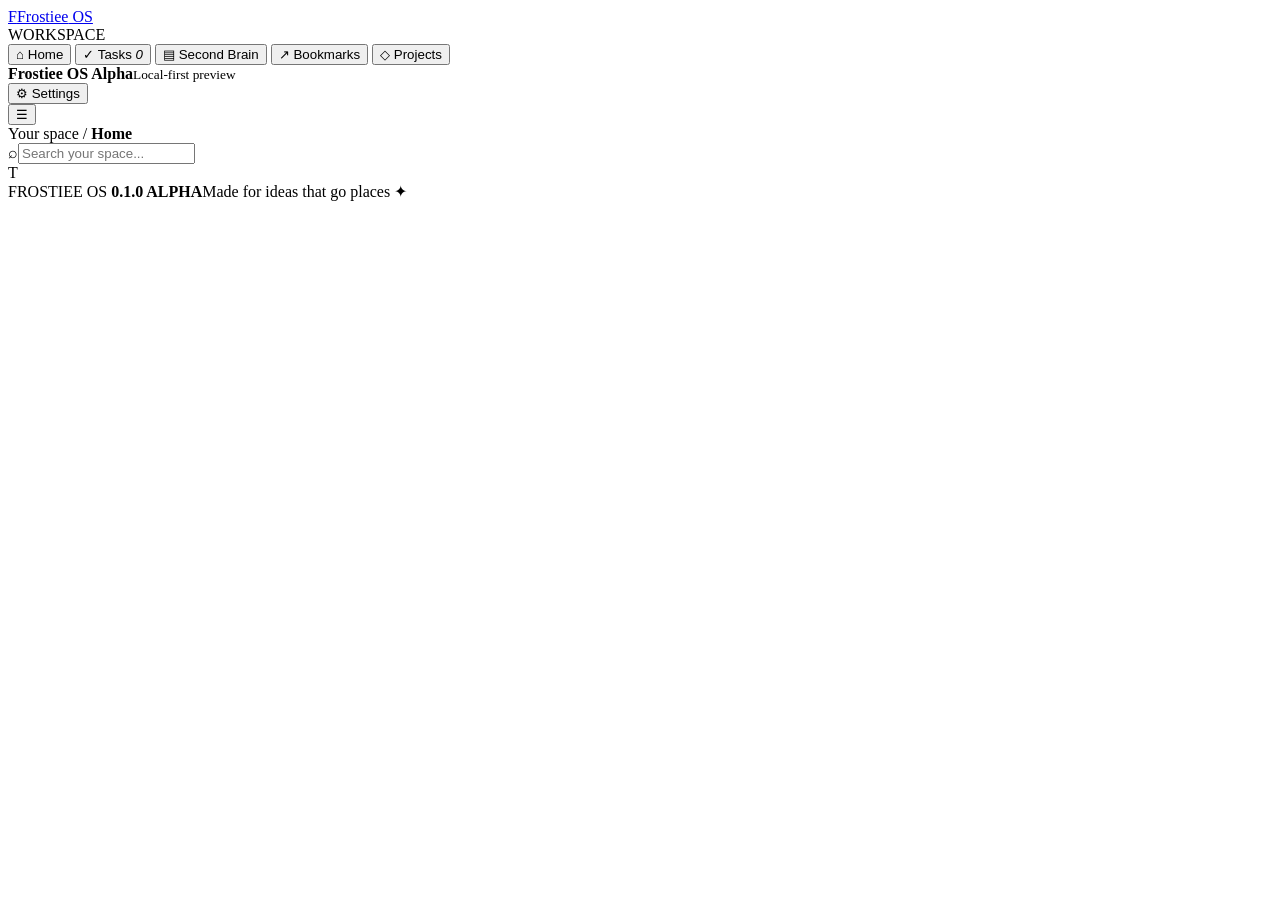
==== frostiee-os/index.html @ 051c8d2a "Add Frostiee OS alpha prototype" ====
<!doctype html>
<html lang="en">
<head>
  <meta charset="utf-8">
  <meta name="viewport" content="width=device-width,initial-scale=1">
  <meta name="theme-color" content="#101d3d">
  <meta name="description" content="Frostiee OS — your personal creative headquarters.">
  <link rel="manifest" href="manifest.webmanifest">
  <link rel="stylesheet" href="style.css">
  <title>Frostiee OS</title>
</head>
<body>
  <div class="app-shell">
    <aside class="sidebar" id="sidebar">
      <a class="brand" href="#" aria-label="Frostiee OS home"><span class="brand-mark">F</span><span>Frostiee<span class="brand-light"> OS</span></span></a>
      <div class="workspace-label">WORKSPACE</div>
      <nav class="nav" aria-label="Main navigation">
        <button class="nav-item active" data-view="home"><span>⌂</span> Home</button>
        <button class="nav-item" data-view="tasks"><span>✓</span> Tasks <i id="task-count">0</i></button>
        <button class="nav-item" data-view="notes"><span>▤</span> Second Brain</button>
        <button class="nav-item" data-view="bookmarks"><span>↗</span> Bookmarks</button>
        <button class="nav-item" data-view="projects"><span>◇</span> Projects</button>
      </nav>
      <div class="sidebar-bottom">
        <div class="mini-card"><span class="mini-orb"></span><div><b>Frostiee OS Alpha</b><small>Local-first preview</small></div></div>
        <button class="nav-item" data-view="settings"><span>⚙</span> Settings</button>
      </div>
    </aside>

    <main class="main">
      <header class="topbar">
        <button class="mobile-menu" id="mobile-menu" aria-label="Open navigation">☰</button>
        <div class="breadcrumb">Your space <span>/</span> <b id="crumb">Home</b></div>
        <div class="top-actions">
          <label class="search"><span>⌕</span><input id="global-search" type="search" placeholder="Search your space..." autocomplete="off"></label>
          <div class="avatar" title="Tymofii">T</div>
        </div>
      </header>
      <section class="content" id="content" aria-live="polite"></section>
      <footer class="footer"><span>FROSTIEE OS <b>0.1.0 ALPHA</b></span><span>Made for ideas that go places <span class="footer-star">✦</span></span></footer>
    </main>
  </div>
  <div class="toast" id="toast" role="status"></div>
  <script src="app.js"></script>
</body>
</html>
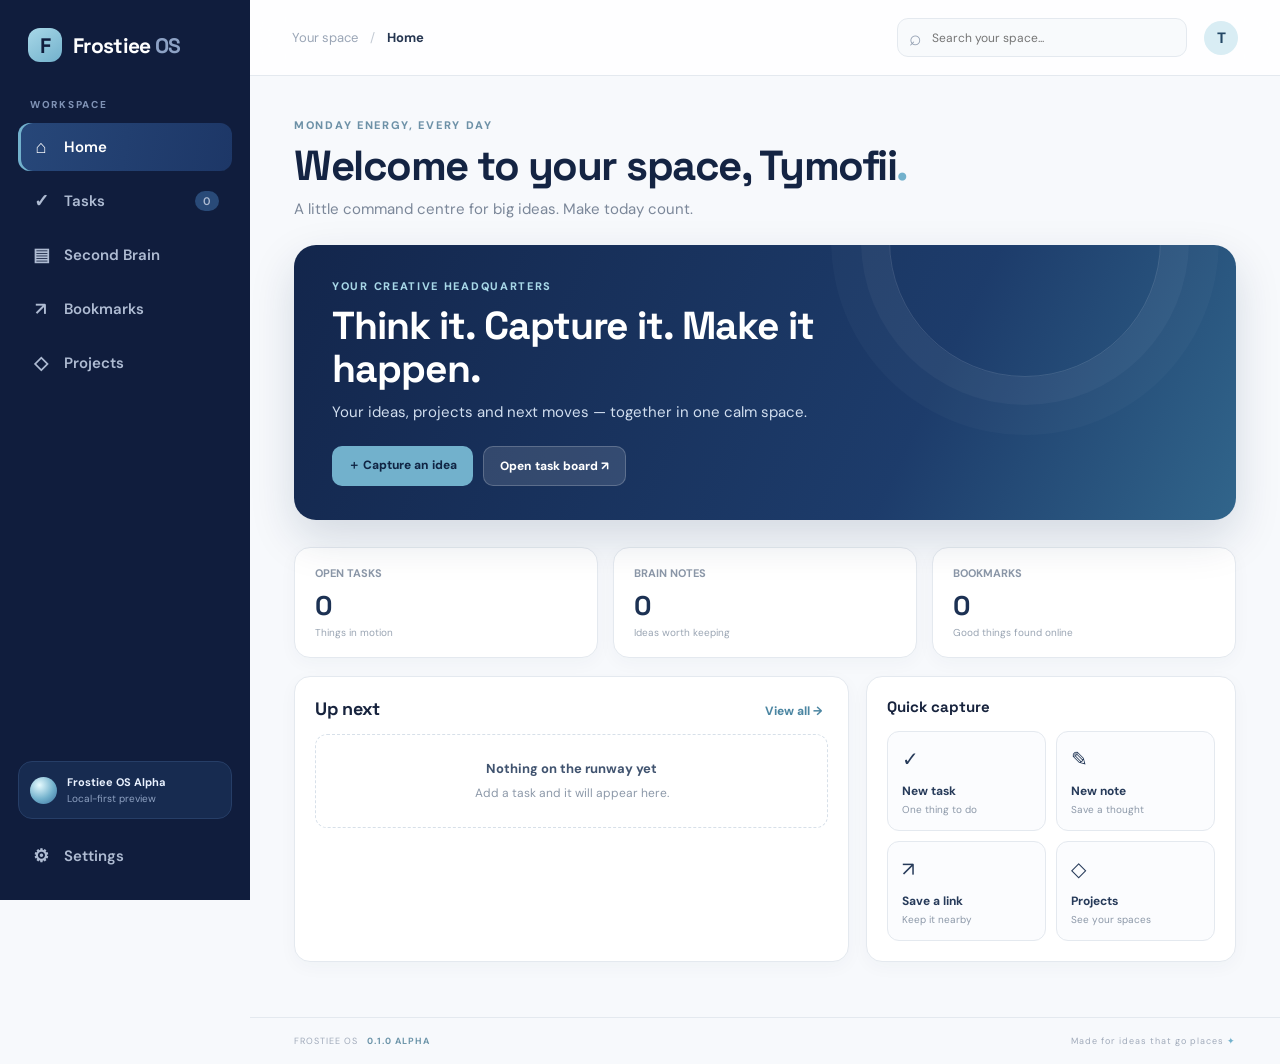
==== commit 81a6808c: "Make Frostiee OS styling load reliably in local preview" ====
--- a/frostiee-os/index.html
+++ b/frostiee-os/index.html
@@ -7,6 +7,14 @@
   <meta name="description" content="Frostiee OS — your personal creative headquarters.">
   <link rel="manifest" href="manifest.webmanifest">
   <link rel="stylesheet" href="style.css">
+  <style>
+@import url('https://fonts.googleapis.com/css2?family=DM+Sans:wght@400;500;600;700;800&family=Space+Grotesk:wght@500;600;700&display=swap');
+:root{--navy:#101d3d;--navy2:#172b56;--blue:#72b1cc;--blue2:#a8d8e8;--paper:#f1ede5;--white:#fff;--ink:#17233d;--muted:#78849a;--line:#e4e9ef;--soft:#f5f8fb;--green:#2c927a;--shadow:0 18px 50px rgba(22,42,77,.08)}
+*{box-sizing:border-box}body{margin:0;background:#f7f9fc;color:var(--ink);font:15px 'DM Sans',sans-serif}button,input,textarea{font:inherit}button{cursor:pointer}.app-shell{min-height:100vh;display:grid;grid-template-columns:250px minmax(0,1fr)}.sidebar{background:var(--navy);color:#eaf2ff;padding:28px 18px 20px;display:flex;flex-direction:column;min-height:100vh;position:sticky;top:0;height:100vh}.brand{display:flex;align-items:center;gap:11px;color:white;text-decoration:none;font:700 21px 'Space Grotesk',sans-serif;letter-spacing:-.7px;padding:0 10px 36px}.brand-mark{width:34px;height:34px;border-radius:12px;background:linear-gradient(145deg,var(--blue2),var(--blue));display:grid;place-items:center;color:var(--navy);font-weight:800}.brand-light{color:#8da2c5}.workspace-label{font-size:10px;letter-spacing:1.7px;font-weight:800;color:#7f92b5;padding:0 12px 12px}.nav{display:grid;gap:6px}.nav-item{border:0;background:transparent;color:#aebbd2;text-align:left;padding:12px 13px;border-radius:12px;display:flex;align-items:center;gap:13px;font-weight:600;transition:.18s}.nav-item span{font-size:18px;width:20px;text-align:center}.nav-item:hover{background:#1b315c;color:#fff}.nav-item.active{background:linear-gradient(100deg,#274779,#1d3767);color:#fff;box-shadow:inset 3px 0 var(--blue)}.nav-item i{font-style:normal;margin-left:auto;font-size:11px;background:#294a78;padding:3px 8px;border-radius:20px}.sidebar-bottom{margin-top:auto}.mini-card{display:flex;gap:10px;align-items:center;padding:13px 11px;background:#172b50;border:1px solid #263e67;border-radius:14px;margin-bottom:13px}.mini-card b,.mini-card small{display:block}.mini-card b{font-size:11px}.mini-card small{font-size:10px;color:#8fa2c2;margin-top:3px}.mini-orb{width:27px;height:27px;border-radius:50%;background:radial-gradient(circle at 35% 30%,#e6fbff,#72b1cc 55%,#386e9d)}.main{min-width:0;display:flex;flex-direction:column}.topbar{height:76px;padding:0 42px;border-bottom:1px solid var(--line);background:rgba(255,255,255,.82);display:flex;align-items:center;justify-content:space-between;position:sticky;top:0;z-index:5;backdrop-filter:blur(16px)}.breadcrumb{color:#9aa5b6;font-size:13px}.breadcrumb span{padding:0 9px;color:#c3cad4}.breadcrumb b{color:#263651}.top-actions{display:flex;align-items:center;gap:17px}.search{width:min(290px,32vw);height:39px;border:1px solid var(--line);background:#f8fafc;border-radius:11px;display:flex;align-items:center;padding:0 11px;gap:8px;color:#94a0b2}.search span{font-size:21px}.search input{border:0;outline:0;background:transparent;width:100%;font-size:12px;color:var(--ink)}.avatar{width:34px;height:34px;display:grid;place-items:center;border-radius:50%;background:#d9edf4;color:#234765;font-weight:800}.mobile-menu{display:none;border:0;background:transparent;font-size:22px;color:var(--navy)}.content{width:min(1220px,100%);margin:0 auto;padding:42px 44px 55px;flex:1}.eyebrow{font-size:11px;font-weight:800;letter-spacing:1.7px;color:#6d91a7;text-transform:uppercase}.page-title{font:700 clamp(29px,4vw,42px)/1.12 'Space Grotesk',sans-serif;letter-spacing:-1.5px;margin:10px 0 8px;color:#142443}.subtitle{color:#7b8799;margin:0;line-height:1.6}.hero{position:relative;overflow:hidden;background:linear-gradient(115deg,#13264c,#1d3c6b 66%,#31658b);border-radius:22px;padding:34px 38px;color:#fff;box-shadow:0 18px 45px rgba(16,39,77,.15);margin-bottom:27px}.hero:after{content:"";position:absolute;width:270px;height:270px;border:1px solid rgba(255,255,255,.13);border-radius:50%;right:8%;top:-140px;box-shadow:0 0 0 28px rgba(255,255,255,.035),0 0 0 58px rgba(255,255,255,.025)}.hero .eyebrow{color:#a8d8e8}.hero h1{font:700 clamp(27px,3.5vw,39px)/1.1 'Space Grotesk',sans-serif;letter-spacing:-1px;margin:12px 0 9px;max-width:620px}.hero p{color:#d1deef;margin:0;max-width:560px;line-height:1.6}.hero-actions{display:flex;gap:10px;margin-top:22px;position:relative;z-index:1}.btn{border:0;border-radius:10px;padding:11px 16px;background:var(--blue);color:#102544;font-weight:800;font-size:12px}.btn:hover{filter:brightness(1.06);transform:translateY(-1px)}.btn.secondary{background:rgba(255,255,255,.12);color:white;border:1px solid rgba(255,255,255,.2)}.section-head{display:flex;align-items:end;justify-content:space-between;margin:28px 0 14px}.section-head h2{font:700 18px 'Space Grotesk',sans-serif;margin:0;letter-spacing:-.3px}.text-btn{border:0;background:transparent;color:#4c86a2;font-weight:800;font-size:12px}.stats{display:grid;grid-template-columns:repeat(3,1fr);gap:15px}.stat,.panel,.item-card,.project-card{background:#fff;border:1px solid var(--line);border-radius:16px;box-shadow:0 5px 18px rgba(25,48,82,.035)}.stat{padding:18px 20px}.stat-label{color:#8b97a8;font-size:11px;font-weight:700}.stat-value{font:700 27px 'Space Grotesk',sans-serif;margin-top:8px;color:#1c3153}.stat-note{font-size:10px;color:#9aa5b3;margin-top:3px}.two-col{display:grid;grid-template-columns:1.2fr .8fr;gap:17px;margin-top:18px}.panel{padding:20px}.panel h3{font:700 15px 'Space Grotesk',sans-serif;margin:0 0 15px}.empty{border:1px dashed #d7e0e9;border-radius:12px;padding:24px;text-align:center;color:#8d99a9;font-size:12px;line-height:1.6}.empty strong{display:block;color:#40536f;font-size:13px;margin-bottom:4px}.task-list{display:grid;gap:8px}.task-row{display:flex;gap:10px;align-items:center;padding:10px 11px;border-radius:10px;background:#f8fafc}.task-row input{accent-color:#4e91b2;width:15px;height:15px}.task-row span{font-size:12px;flex:1}.task-row.done span{text-decoration:line-through;color:#9aa4b1}.task-tag{font-size:9px;color:#62859a;background:#eaf4f7;padding:4px 7px;border-radius:20px}.quick-grid{display:grid;grid-template-columns:repeat(2,1fr);gap:10px}.quick{border:1px solid var(--line);background:#fbfcfe;border-radius:12px;padding:14px;text-align:left;color:#263a59}.quick:hover{border-color:#a7d3e1;background:#f2f9fb}.quick span{display:block;font-size:20px;margin-bottom:8px}.quick b{font-size:12px}.quick small{display:block;color:#8c98a8;font-size:10px;margin-top:3px}.view-head{display:flex;justify-content:space-between;align-items:center;gap:15px;margin-bottom:24px}.view-head .btn{white-space:nowrap}.form-row{display:flex;gap:9px;margin:15px 0}.field{width:100%;border:1px solid #dce4ec;background:#fff;border-radius:10px;padding:12px 13px;outline:none;color:var(--ink);font-size:13px}.field:focus{border-color:#83bdd0;box-shadow:0 0 0 3px #72b1cc22}.note-grid,.bookmark-grid,.project-grid{display:grid;grid-template-columns:repeat(2,minmax(0,1fr));gap:13px}.item-card{padding:17px}.item-card h3{font:700 15px 'Space Grotesk',sans-serif;margin:0 0 8px}.item-card p{font-size:12px;color:#78869a;line-height:1.6;white-space:pre-wrap;margin:0 0 12px}.item-meta{display:flex;align-items:center;justify-content:space-between;color:#9aa5b3;font-size:10px}.delete{border:0;background:transparent;color:#a0aaba;font-size:11px}.delete:hover{color:#bd5963}.bookmark-url{color:#548aa5;font-size:11px;overflow-wrap:anywhere}.project-card{padding:18px;position:relative;overflow:hidden}.project-card:before{content:"";position:absolute;width:90px;height:90px;border-radius:50%;right:-30px;top:-30px;background:#e5f4f8}.project-icon{width:35px;height:35px;border-radius:11px;background:#eaf4f7;display:grid;place-items:center;color:#467d99;margin-bottom:14px}.project-card h3{font:700 15px 'Space Grotesk',sans-serif;margin:0 0 5px}.project-card p{font-size:11px;color:#8290a2;margin:0;line-height:1.5}.settings-card{max-width:700px}.notice{padding:15px 16px;border-radius:12px;background:#fff8e9;border:1px solid #f1dfb8;color:#80642d;font-size:12px;line-height:1.6;margin-top:17px}.notice strong{display:block;margin-bottom:4px}.footer{border-top:1px solid var(--line);padding:17px 44px;display:flex;justify-content:space-between;color:#a0aaba;font-size:9px;letter-spacing:1px}.footer b{color:#6c94a9;margin-left:6px}.footer-star{color:#72b1cc}.toast{position:fixed;bottom:24px;left:50%;transform:translate(-50%,20px);opacity:0;background:#14284d;color:#fff;padding:11px 16px;border-radius:10px;font-size:12px;box-shadow:var(--shadow);transition:.25s;pointer-events:none;z-index:20}.toast.show{opacity:1;transform:translate(-50%,0)}.empty-state{padding:40px 20px;text-align:center;color:#8c99aa}.empty-state b{display:block;color:#3c506e;margin-bottom:6px}
+@media(max-width:900px){.app-shell{grid-template-columns:215px 1fr}.content{padding:32px 25px}.topbar{padding:0 25px}.two-col{grid-template-columns:1fr}.footer{padding-inline:25px}}
+@media(max-width:650px){.app-shell{display:block}.sidebar{position:fixed;z-index:10;left:-270px;top:0;width:250px;transition:left .25s;box-shadow:20px 0 50px #08163044}.sidebar.open{left:0}.mobile-menu{display:block}.topbar{height:64px;padding:0 17px;gap:10px}.breadcrumb{font-size:11px;flex:1}.search{width:38px;border:0;background:transparent;padding:0}.search input{width:0;opacity:0}.search:focus-within{width:165px;border:1px solid var(--line);background:#f8fafc;padding:0 9px}.search:focus-within input{width:100%;opacity:1}.top-actions{gap:9px}.content{padding:25px 16px 38px}.hero{padding:26px 22px;border-radius:17px}.stats{gap:8px}.stat{padding:13px}.stat-value{font-size:22px}.stat-label{font-size:9px}.stat-note{font-size:9px}.note-grid,.bookmark-grid,.project-grid{grid-template-columns:1fr}.view-head{align-items:flex-start}.view-head .btn{padding:10px}.footer{padding:15px 16px;font-size:8px;gap:8px}.footer span:last-child{text-align:right}.form-row{flex-direction:column}.quick-grid{gap:8px}}
+
+  </style>
   <title>Frostiee OS</title>
 </head>
 <body>
--- a/frostiee-os/style.css
+++ b/frostiee-os/style.css
@@ -0,0 +1,5 @@
+@import url('https://fonts.googleapis.com/css2?family=DM+Sans:wght@400;500;600;700;800&family=Space+Grotesk:wght@500;600;700&display=swap');
+:root{--navy:#101d3d;--navy2:#172b56;--blue:#72b1cc;--blue2:#a8d8e8;--paper:#f1ede5;--white:#fff;--ink:#17233d;--muted:#78849a;--line:#e4e9ef;--soft:#f5f8fb;--green:#2c927a;--shadow:0 18px 50px rgba(22,42,77,.08)}
+*{box-sizing:border-box}body{margin:0;background:#f7f9fc;color:var(--ink);font:15px 'DM Sans',sans-serif}button,input,textarea{font:inherit}button{cursor:pointer}.app-shell{min-height:100vh;display:grid;grid-template-columns:250px minmax(0,1fr)}.sidebar{background:var(--navy);color:#eaf2ff;padding:28px 18px 20px;display:flex;flex-direction:column;min-height:100vh;position:sticky;top:0;height:100vh}.brand{display:flex;align-items:center;gap:11px;color:white;text-decoration:none;font:700 21px 'Space Grotesk',sans-serif;letter-spacing:-.7px;padding:0 10px 36px}.brand-mark{width:34px;height:34px;border-radius:12px;background:linear-gradient(145deg,var(--blue2),var(--blue));display:grid;place-items:center;color:var(--navy);font-weight:800}.brand-light{color:#8da2c5}.workspace-label{font-size:10px;letter-spacing:1.7px;font-weight:800;color:#7f92b5;padding:0 12px 12px}.nav{display:grid;gap:6px}.nav-item{border:0;background:transparent;color:#aebbd2;text-align:left;padding:12px 13px;border-radius:12px;display:flex;align-items:center;gap:13px;font-weight:600;transition:.18s}.nav-item span{font-size:18px;width:20px;text-align:center}.nav-item:hover{background:#1b315c;color:#fff}.nav-item.active{background:linear-gradient(100deg,#274779,#1d3767);color:#fff;box-shadow:inset 3px 0 var(--blue)}.nav-item i{font-style:normal;margin-left:auto;font-size:11px;background:#294a78;padding:3px 8px;border-radius:20px}.sidebar-bottom{margin-top:auto}.mini-card{display:flex;gap:10px;align-items:center;padding:13px 11px;background:#172b50;border:1px solid #263e67;border-radius:14px;margin-bottom:13px}.mini-card b,.mini-card small{display:block}.mini-card b{font-size:11px}.mini-card small{font-size:10px;color:#8fa2c2;margin-top:3px}.mini-orb{width:27px;height:27px;border-radius:50%;background:radial-gradient(circle at 35% 30%,#e6fbff,#72b1cc 55%,#386e9d)}.main{min-width:0;display:flex;flex-direction:column}.topbar{height:76px;padding:0 42px;border-bottom:1px solid var(--line);background:rgba(255,255,255,.82);display:flex;align-items:center;justify-content:space-between;position:sticky;top:0;z-index:5;backdrop-filter:blur(16px)}.breadcrumb{color:#9aa5b6;font-size:13px}.breadcrumb span{padding:0 9px;color:#c3cad4}.breadcrumb b{color:#263651}.top-actions{display:flex;align-items:center;gap:17px}.search{width:min(290px,32vw);height:39px;border:1px solid var(--line);background:#f8fafc;border-radius:11px;display:flex;align-items:center;padding:0 11px;gap:8px;color:#94a0b2}.search span{font-size:21px}.search input{border:0;outline:0;background:transparent;width:100%;font-size:12px;color:var(--ink)}.avatar{width:34px;height:34px;display:grid;place-items:center;border-radius:50%;background:#d9edf4;color:#234765;font-weight:800}.mobile-menu{display:none;border:0;background:transparent;font-size:22px;color:var(--navy)}.content{width:min(1220px,100%);margin:0 auto;padding:42px 44px 55px;flex:1}.eyebrow{font-size:11px;font-weight:800;letter-spacing:1.7px;color:#6d91a7;text-transform:uppercase}.page-title{font:700 clamp(29px,4vw,42px)/1.12 'Space Grotesk',sans-serif;letter-spacing:-1.5px;margin:10px 0 8px;color:#142443}.subtitle{color:#7b8799;margin:0;line-height:1.6}.hero{position:relative;overflow:hidden;background:linear-gradient(115deg,#13264c,#1d3c6b 66%,#31658b);border-radius:22px;padding:34px 38px;color:#fff;box-shadow:0 18px 45px rgba(16,39,77,.15);margin-bottom:27px}.hero:after{content:"";position:absolute;width:270px;height:270px;border:1px solid rgba(255,255,255,.13);border-radius:50%;right:8%;top:-140px;box-shadow:0 0 0 28px rgba(255,255,255,.035),0 0 0 58px rgba(255,255,255,.025)}.hero .eyebrow{color:#a8d8e8}.hero h1{font:700 clamp(27px,3.5vw,39px)/1.1 'Space Grotesk',sans-serif;letter-spacing:-1px;margin:12px 0 9px;max-width:620px}.hero p{color:#d1deef;margin:0;max-width:560px;line-height:1.6}.hero-actions{display:flex;gap:10px;margin-top:22px;position:relative;z-index:1}.btn{border:0;border-radius:10px;padding:11px 16px;background:var(--blue);color:#102544;font-weight:800;font-size:12px}.btn:hover{filter:brightness(1.06);transform:translateY(-1px)}.btn.secondary{background:rgba(255,255,255,.12);color:white;border:1px solid rgba(255,255,255,.2)}.section-head{display:flex;align-items:end;justify-content:space-between;margin:28px 0 14px}.section-head h2{font:700 18px 'Space Grotesk',sans-serif;margin:0;letter-spacing:-.3px}.text-btn{border:0;background:transparent;color:#4c86a2;font-weight:800;font-size:12px}.stats{display:grid;grid-template-columns:repeat(3,1fr);gap:15px}.stat,.panel,.item-card,.project-card{background:#fff;border:1px solid var(--line);border-radius:16px;box-shadow:0 5px 18px rgba(25,48,82,.035)}.stat{padding:18px 20px}.stat-label{color:#8b97a8;font-size:11px;font-weight:700}.stat-value{font:700 27px 'Space Grotesk',sans-serif;margin-top:8px;color:#1c3153}.stat-note{font-size:10px;color:#9aa5b3;margin-top:3px}.two-col{display:grid;grid-template-columns:1.2fr .8fr;gap:17px;margin-top:18px}.panel{padding:20px}.panel h3{font:700 15px 'Space Grotesk',sans-serif;margin:0 0 15px}.empty{border:1px dashed #d7e0e9;border-radius:12px;padding:24px;text-align:center;color:#8d99a9;font-size:12px;line-height:1.6}.empty strong{display:block;color:#40536f;font-size:13px;margin-bottom:4px}.task-list{display:grid;gap:8px}.task-row{display:flex;gap:10px;align-items:center;padding:10px 11px;border-radius:10px;background:#f8fafc}.task-row input{accent-color:#4e91b2;width:15px;height:15px}.task-row span{font-size:12px;flex:1}.task-row.done span{text-decoration:line-through;color:#9aa4b1}.task-tag{font-size:9px;color:#62859a;background:#eaf4f7;padding:4px 7px;border-radius:20px}.quick-grid{display:grid;grid-template-columns:repeat(2,1fr);gap:10px}.quick{border:1px solid var(--line);background:#fbfcfe;border-radius:12px;padding:14px;text-align:left;color:#263a59}.quick:hover{border-color:#a7d3e1;background:#f2f9fb}.quick span{display:block;font-size:20px;margin-bottom:8px}.quick b{font-size:12px}.quick small{display:block;color:#8c98a8;font-size:10px;margin-top:3px}.view-head{display:flex;justify-content:space-between;align-items:center;gap:15px;margin-bottom:24px}.view-head .btn{white-space:nowrap}.form-row{display:flex;gap:9px;margin:15px 0}.field{width:100%;border:1px solid #dce4ec;background:#fff;border-radius:10px;padding:12px 13px;outline:none;color:var(--ink);font-size:13px}.field:focus{border-color:#83bdd0;box-shadow:0 0 0 3px #72b1cc22}.note-grid,.bookmark-grid,.project-grid{display:grid;grid-template-columns:repeat(2,minmax(0,1fr));gap:13px}.item-card{padding:17px}.item-card h3{font:700 15px 'Space Grotesk',sans-serif;margin:0 0 8px}.item-card p{font-size:12px;color:#78869a;line-height:1.6;white-space:pre-wrap;margin:0 0 12px}.item-meta{display:flex;align-items:center;justify-content:space-between;color:#9aa5b3;font-size:10px}.delete{border:0;background:transparent;color:#a0aaba;font-size:11px}.delete:hover{color:#bd5963}.bookmark-url{color:#548aa5;font-size:11px;overflow-wrap:anywhere}.project-card{padding:18px;position:relative;overflow:hidden}.project-card:before{content:"";position:absolute;width:90px;height:90px;border-radius:50%;right:-30px;top:-30px;background:#e5f4f8}.project-icon{width:35px;height:35px;border-radius:11px;background:#eaf4f7;display:grid;place-items:center;color:#467d99;margin-bottom:14px}.project-card h3{font:700 15px 'Space Grotesk',sans-serif;margin:0 0 5px}.project-card p{font-size:11px;color:#8290a2;margin:0;line-height:1.5}.settings-card{max-width:700px}.notice{padding:15px 16px;border-radius:12px;background:#fff8e9;border:1px solid #f1dfb8;color:#80642d;font-size:12px;line-height:1.6;margin-top:17px}.notice strong{display:block;margin-bottom:4px}.footer{border-top:1px solid var(--line);padding:17px 44px;display:flex;justify-content:space-between;color:#a0aaba;font-size:9px;letter-spacing:1px}.footer b{color:#6c94a9;margin-left:6px}.footer-star{color:#72b1cc}.toast{position:fixed;bottom:24px;left:50%;transform:translate(-50%,20px);opacity:0;background:#14284d;color:#fff;padding:11px 16px;border-radius:10px;font-size:12px;box-shadow:var(--shadow);transition:.25s;pointer-events:none;z-index:20}.toast.show{opacity:1;transform:translate(-50%,0)}.empty-state{padding:40px 20px;text-align:center;color:#8c99aa}.empty-state b{display:block;color:#3c506e;margin-bottom:6px}
+@media(max-width:900px){.app-shell{grid-template-columns:215px 1fr}.content{padding:32px 25px}.topbar{padding:0 25px}.two-col{grid-template-columns:1fr}.footer{padding-inline:25px}}
+@media(max-width:650px){.app-shell{display:block}.sidebar{position:fixed;z-index:10;left:-270px;top:0;width:250px;transition:left .25s;box-shadow:20px 0 50px #08163044}.sidebar.open{left:0}.mobile-menu{display:block}.topbar{height:64px;padding:0 17px;gap:10px}.breadcrumb{font-size:11px;flex:1}.search{width:38px;border:0;background:transparent;padding:0}.search input{width:0;opacity:0}.search:focus-within{width:165px;border:1px solid var(--line);background:#f8fafc;padding:0 9px}.search:focus-within input{width:100%;opacity:1}.top-actions{gap:9px}.content{padding:25px 16px 38px}.hero{padding:26px 22px;border-radius:17px}.stats{gap:8px}.stat{padding:13px}.stat-value{font-size:22px}.stat-label{font-size:9px}.stat-note{font-size:9px}.note-grid,.bookmark-grid,.project-grid{grid-template-columns:1fr}.view-head{align-items:flex-start}.view-head .btn{padding:10px}.footer{padding:15px 16px;font-size:8px;gap:8px}.footer span:last-child{text-align:right}.form-row{flex-direction:column}.quick-grid{gap:8px}}
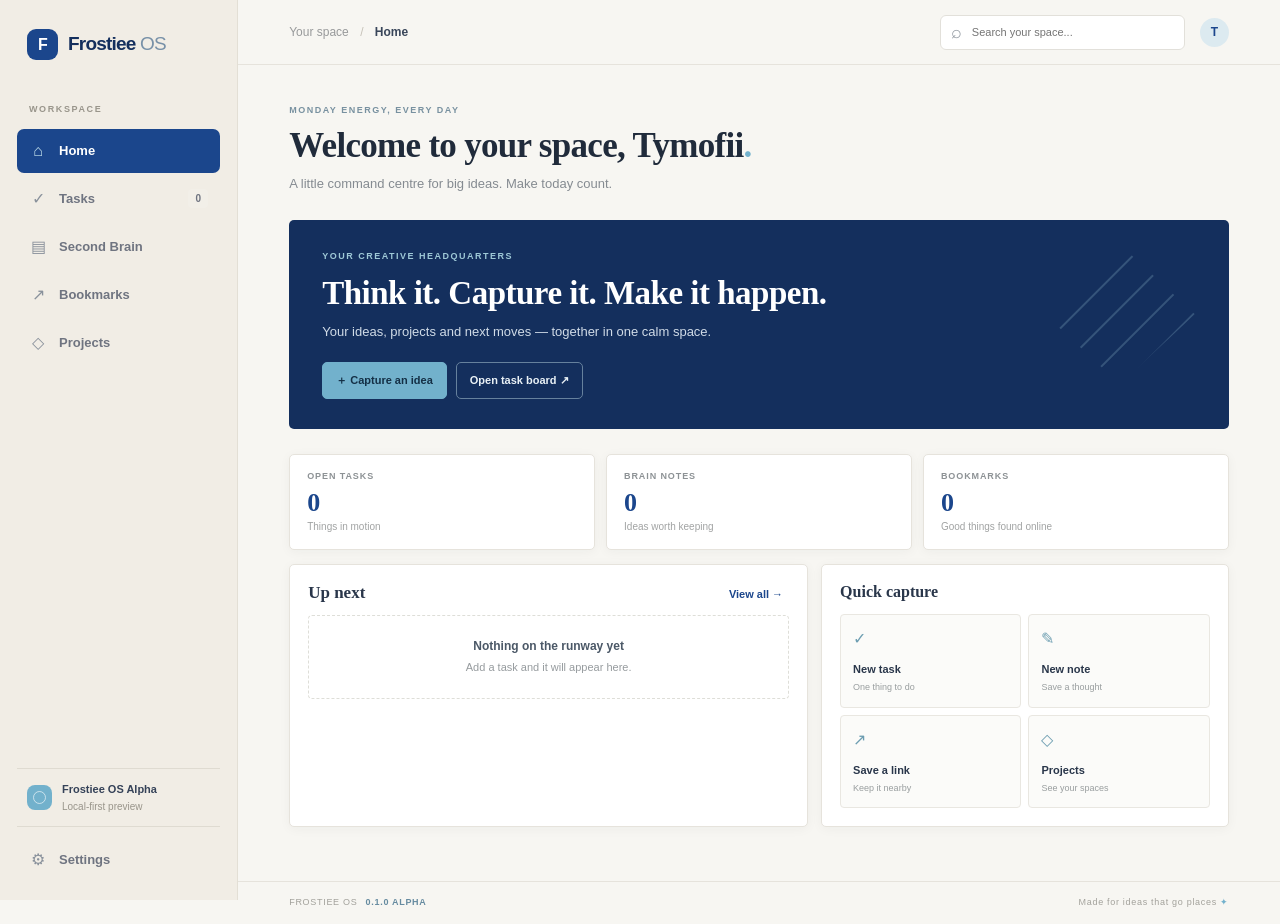
==== commit b73359ef: "Embed the refreshed Frostiee OS styling for reliable preview" ====
--- a/frostiee-os/index.html
+++ b/frostiee-os/index.html
@@ -8,11 +8,107 @@
   <link rel="manifest" href="manifest.webmanifest">
   <link rel="stylesheet" href="style.css">
   <style>
-@import url('https://fonts.googleapis.com/css2?family=DM+Sans:wght@400;500;600;700;800&family=Space+Grotesk:wght@500;600;700&display=swap');
-:root{--navy:#101d3d;--navy2:#172b56;--blue:#72b1cc;--blue2:#a8d8e8;--paper:#f1ede5;--white:#fff;--ink:#17233d;--muted:#78849a;--line:#e4e9ef;--soft:#f5f8fb;--green:#2c927a;--shadow:0 18px 50px rgba(22,42,77,.08)}
-*{box-sizing:border-box}body{margin:0;background:#f7f9fc;color:var(--ink);font:15px 'DM Sans',sans-serif}button,input,textarea{font:inherit}button{cursor:pointer}.app-shell{min-height:100vh;display:grid;grid-template-columns:250px minmax(0,1fr)}.sidebar{background:var(--navy);color:#eaf2ff;padding:28px 18px 20px;display:flex;flex-direction:column;min-height:100vh;position:sticky;top:0;height:100vh}.brand{display:flex;align-items:center;gap:11px;color:white;text-decoration:none;font:700 21px 'Space Grotesk',sans-serif;letter-spacing:-.7px;padding:0 10px 36px}.brand-mark{width:34px;height:34px;border-radius:12px;background:linear-gradient(145deg,var(--blue2),var(--blue));display:grid;place-items:center;color:var(--navy);font-weight:800}.brand-light{color:#8da2c5}.workspace-label{font-size:10px;letter-spacing:1.7px;font-weight:800;color:#7f92b5;padding:0 12px 12px}.nav{display:grid;gap:6px}.nav-item{border:0;background:transparent;color:#aebbd2;text-align:left;padding:12px 13px;border-radius:12px;display:flex;align-items:center;gap:13px;font-weight:600;transition:.18s}.nav-item span{font-size:18px;width:20px;text-align:center}.nav-item:hover{background:#1b315c;color:#fff}.nav-item.active{background:linear-gradient(100deg,#274779,#1d3767);color:#fff;box-shadow:inset 3px 0 var(--blue)}.nav-item i{font-style:normal;margin-left:auto;font-size:11px;background:#294a78;padding:3px 8px;border-radius:20px}.sidebar-bottom{margin-top:auto}.mini-card{display:flex;gap:10px;align-items:center;padding:13px 11px;background:#172b50;border:1px solid #263e67;border-radius:14px;margin-bottom:13px}.mini-card b,.mini-card small{display:block}.mini-card b{font-size:11px}.mini-card small{font-size:10px;color:#8fa2c2;margin-top:3px}.mini-orb{width:27px;height:27px;border-radius:50%;background:radial-gradient(circle at 35% 30%,#e6fbff,#72b1cc 55%,#386e9d)}.main{min-width:0;display:flex;flex-direction:column}.topbar{height:76px;padding:0 42px;border-bottom:1px solid var(--line);background:rgba(255,255,255,.82);display:flex;align-items:center;justify-content:space-between;position:sticky;top:0;z-index:5;backdrop-filter:blur(16px)}.breadcrumb{color:#9aa5b6;font-size:13px}.breadcrumb span{padding:0 9px;color:#c3cad4}.breadcrumb b{color:#263651}.top-actions{display:flex;align-items:center;gap:17px}.search{width:min(290px,32vw);height:39px;border:1px solid var(--line);background:#f8fafc;border-radius:11px;display:flex;align-items:center;padding:0 11px;gap:8px;color:#94a0b2}.search span{font-size:21px}.search input{border:0;outline:0;background:transparent;width:100%;font-size:12px;color:var(--ink)}.avatar{width:34px;height:34px;display:grid;place-items:center;border-radius:50%;background:#d9edf4;color:#234765;font-weight:800}.mobile-menu{display:none;border:0;background:transparent;font-size:22px;color:var(--navy)}.content{width:min(1220px,100%);margin:0 auto;padding:42px 44px 55px;flex:1}.eyebrow{font-size:11px;font-weight:800;letter-spacing:1.7px;color:#6d91a7;text-transform:uppercase}.page-title{font:700 clamp(29px,4vw,42px)/1.12 'Space Grotesk',sans-serif;letter-spacing:-1.5px;margin:10px 0 8px;color:#142443}.subtitle{color:#7b8799;margin:0;line-height:1.6}.hero{position:relative;overflow:hidden;background:linear-gradient(115deg,#13264c,#1d3c6b 66%,#31658b);border-radius:22px;padding:34px 38px;color:#fff;box-shadow:0 18px 45px rgba(16,39,77,.15);margin-bottom:27px}.hero:after{content:"";position:absolute;width:270px;height:270px;border:1px solid rgba(255,255,255,.13);border-radius:50%;right:8%;top:-140px;box-shadow:0 0 0 28px rgba(255,255,255,.035),0 0 0 58px rgba(255,255,255,.025)}.hero .eyebrow{color:#a8d8e8}.hero h1{font:700 clamp(27px,3.5vw,39px)/1.1 'Space Grotesk',sans-serif;letter-spacing:-1px;margin:12px 0 9px;max-width:620px}.hero p{color:#d1deef;margin:0;max-width:560px;line-height:1.6}.hero-actions{display:flex;gap:10px;margin-top:22px;position:relative;z-index:1}.btn{border:0;border-radius:10px;padding:11px 16px;background:var(--blue);color:#102544;font-weight:800;font-size:12px}.btn:hover{filter:brightness(1.06);transform:translateY(-1px)}.btn.secondary{background:rgba(255,255,255,.12);color:white;border:1px solid rgba(255,255,255,.2)}.section-head{display:flex;align-items:end;justify-content:space-between;margin:28px 0 14px}.section-head h2{font:700 18px 'Space Grotesk',sans-serif;margin:0;letter-spacing:-.3px}.text-btn{border:0;background:transparent;color:#4c86a2;font-weight:800;font-size:12px}.stats{display:grid;grid-template-columns:repeat(3,1fr);gap:15px}.stat,.panel,.item-card,.project-card{background:#fff;border:1px solid var(--line);border-radius:16px;box-shadow:0 5px 18px rgba(25,48,82,.035)}.stat{padding:18px 20px}.stat-label{color:#8b97a8;font-size:11px;font-weight:700}.stat-value{font:700 27px 'Space Grotesk',sans-serif;margin-top:8px;color:#1c3153}.stat-note{font-size:10px;color:#9aa5b3;margin-top:3px}.two-col{display:grid;grid-template-columns:1.2fr .8fr;gap:17px;margin-top:18px}.panel{padding:20px}.panel h3{font:700 15px 'Space Grotesk',sans-serif;margin:0 0 15px}.empty{border:1px dashed #d7e0e9;border-radius:12px;padding:24px;text-align:center;color:#8d99a9;font-size:12px;line-height:1.6}.empty strong{display:block;color:#40536f;font-size:13px;margin-bottom:4px}.task-list{display:grid;gap:8px}.task-row{display:flex;gap:10px;align-items:center;padding:10px 11px;border-radius:10px;background:#f8fafc}.task-row input{accent-color:#4e91b2;width:15px;height:15px}.task-row span{font-size:12px;flex:1}.task-row.done span{text-decoration:line-through;color:#9aa4b1}.task-tag{font-size:9px;color:#62859a;background:#eaf4f7;padding:4px 7px;border-radius:20px}.quick-grid{display:grid;grid-template-columns:repeat(2,1fr);gap:10px}.quick{border:1px solid var(--line);background:#fbfcfe;border-radius:12px;padding:14px;text-align:left;color:#263a59}.quick:hover{border-color:#a7d3e1;background:#f2f9fb}.quick span{display:block;font-size:20px;margin-bottom:8px}.quick b{font-size:12px}.quick small{display:block;color:#8c98a8;font-size:10px;margin-top:3px}.view-head{display:flex;justify-content:space-between;align-items:center;gap:15px;margin-bottom:24px}.view-head .btn{white-space:nowrap}.form-row{display:flex;gap:9px;margin:15px 0}.field{width:100%;border:1px solid #dce4ec;background:#fff;border-radius:10px;padding:12px 13px;outline:none;color:var(--ink);font-size:13px}.field:focus{border-color:#83bdd0;box-shadow:0 0 0 3px #72b1cc22}.note-grid,.bookmark-grid,.project-grid{display:grid;grid-template-columns:repeat(2,minmax(0,1fr));gap:13px}.item-card{padding:17px}.item-card h3{font:700 15px 'Space Grotesk',sans-serif;margin:0 0 8px}.item-card p{font-size:12px;color:#78869a;line-height:1.6;white-space:pre-wrap;margin:0 0 12px}.item-meta{display:flex;align-items:center;justify-content:space-between;color:#9aa5b3;font-size:10px}.delete{border:0;background:transparent;color:#a0aaba;font-size:11px}.delete:hover{color:#bd5963}.bookmark-url{color:#548aa5;font-size:11px;overflow-wrap:anywhere}.project-card{padding:18px;position:relative;overflow:hidden}.project-card:before{content:"";position:absolute;width:90px;height:90px;border-radius:50%;right:-30px;top:-30px;background:#e5f4f8}.project-icon{width:35px;height:35px;border-radius:11px;background:#eaf4f7;display:grid;place-items:center;color:#467d99;margin-bottom:14px}.project-card h3{font:700 15px 'Space Grotesk',sans-serif;margin:0 0 5px}.project-card p{font-size:11px;color:#8290a2;margin:0;line-height:1.5}.settings-card{max-width:700px}.notice{padding:15px 16px;border-radius:12px;background:#fff8e9;border:1px solid #f1dfb8;color:#80642d;font-size:12px;line-height:1.6;margin-top:17px}.notice strong{display:block;margin-bottom:4px}.footer{border-top:1px solid var(--line);padding:17px 44px;display:flex;justify-content:space-between;color:#a0aaba;font-size:9px;letter-spacing:1px}.footer b{color:#6c94a9;margin-left:6px}.footer-star{color:#72b1cc}.toast{position:fixed;bottom:24px;left:50%;transform:translate(-50%,20px);opacity:0;background:#14284d;color:#fff;padding:11px 16px;border-radius:10px;font-size:12px;box-shadow:var(--shadow);transition:.25s;pointer-events:none;z-index:20}.toast.show{opacity:1;transform:translate(-50%,0)}.empty-state{padding:40px 20px;text-align:center;color:#8c99aa}.empty-state b{display:block;color:#3c506e;margin-bottom:6px}
-@media(max-width:900px){.app-shell{grid-template-columns:215px 1fr}.content{padding:32px 25px}.topbar{padding:0 25px}.two-col{grid-template-columns:1fr}.footer{padding-inline:25px}}
-@media(max-width:650px){.app-shell{display:block}.sidebar{position:fixed;z-index:10;left:-270px;top:0;width:250px;transition:left .25s;box-shadow:20px 0 50px #08163044}.sidebar.open{left:0}.mobile-menu{display:block}.topbar{height:64px;padding:0 17px;gap:10px}.breadcrumb{font-size:11px;flex:1}.search{width:38px;border:0;background:transparent;padding:0}.search input{width:0;opacity:0}.search:focus-within{width:165px;border:1px solid var(--line);background:#f8fafc;padding:0 9px}.search:focus-within input{width:100%;opacity:1}.top-actions{gap:9px}.content{padding:25px 16px 38px}.hero{padding:26px 22px;border-radius:17px}.stats{gap:8px}.stat{padding:13px}.stat-value{font-size:22px}.stat-label{font-size:9px}.stat-note{font-size:9px}.note-grid,.bookmark-grid,.project-grid{grid-template-columns:1fr}.view-head{align-items:flex-start}.view-head .btn{padding:10px}.footer{padding:15px 16px;font-size:8px;gap:8px}.footer span:last-child{text-align:right}.form-row{flex-direction:column}.quick-grid{gap:8px}}
+:root{
+ --navy:#1b468c;--navy-deep:#142f5d;--blue:#72b1cc;--blue-pale:#e6f1f4;
+ --paper:#f1ede5;--canvas:#f7f6f2;--white:#fff;--ink:#202b3b;
+ --muted:#7c8490;--line:#e6e3dc;--soft:#efeee9;--green:#527b68;
+ --shadow:0 2px 12px rgba(26,39,57,.045);
+}
+*{box-sizing:border-box}
+html{background:var(--canvas)}
+body{margin:0;background:var(--canvas);color:var(--ink);font:14px/1.5 -apple-system,BlinkMacSystemFont,"Segoe UI",sans-serif;-webkit-font-smoothing:antialiased}
+button,input,textarea{font:inherit}button{cursor:pointer}
+.app-shell{min-height:100vh;display:grid;grid-template-columns:238px minmax(0,1fr)}
+.sidebar{background:var(--paper);border-right:1px solid #e3dfd5;color:var(--ink);padding:27px 17px 18px;display:flex;flex-direction:column;min-height:100vh;position:sticky;top:0;height:100vh}
+.brand{display:flex;align-items:center;gap:10px;color:var(--navy-deep);text-decoration:none;font-size:19px;font-weight:750;letter-spacing:-.8px;padding:2px 10px 43px}
+.brand-mark{width:31px;height:31px;border-radius:9px;background:var(--navy);display:grid;place-items:center;color:white;font-size:16px;font-weight:750}
+.brand-light{color:#7891a8;font-weight:500}
+.workspace-label{font-size:9px;letter-spacing:1.6px;font-weight:750;color:#99958b;padding:0 12px 12px}
+.nav{display:grid;gap:4px}
+.nav-item{border:0;background:transparent;color:#6f7480;text-align:left;padding:10px 12px;border-radius:7px;display:flex;align-items:center;gap:12px;font-size:13px;font-weight:550;transition:background .15s,color .15s}
+.nav-item span{font-size:16px;width:18px;text-align:center;color:#89919b}
+.nav-item:hover{background:#e8e4da;color:var(--navy-deep)}
+.nav-item.active{background:var(--navy);color:#fff;box-shadow:none}
+.nav-item.active span{color:#c8e5ee}
+.nav-item i{font-style:normal;margin-left:auto;font-size:10px;background:#ffffff20;padding:2px 7px;border-radius:4px}
+.sidebar-bottom{margin-top:auto}
+.mini-card{display:flex;gap:10px;align-items:center;padding:12px 10px;border-top:1px solid #dfdbd1;border-bottom:1px solid #dfdbd1;margin-bottom:11px}
+.mini-card b,.mini-card small{display:block}
+.mini-card b{font-size:11px;font-weight:650;color:#354258}
+.mini-card small{font-size:10px;color:#99958b;margin-top:2px}
+.mini-orb{width:25px;height:25px;border-radius:8px;background:var(--blue);position:relative}
+.mini-orb:after{content:"";position:absolute;inset:6px;border:1px solid #fff9;border-radius:50%}
+.main{min-width:0;display:flex;flex-direction:column}
+.topbar{height:65px;padding:0 clamp(22px,4vw,58px);border-bottom:1px solid var(--line);background:rgba(247,246,242,.94);display:flex;align-items:center;justify-content:space-between;position:sticky;top:0;z-index:5}
+.breadcrumb{color:#989a9b;font-size:12px}.breadcrumb span{padding:0 8px;color:#c6c2b9}.breadcrumb b{color:#39465a;font-weight:600}
+.top-actions{display:flex;align-items:center;gap:15px}
+.search{width:245px;height:35px;border:1px solid #e2e0da;background:#fff;border-radius:6px;display:flex;align-items:center;padding:0 10px;gap:8px;color:#9299a1}
+.search span{font-size:18px}.search input{border:0;outline:0;background:transparent;width:100%;font-size:11px;color:var(--ink)}
+.avatar{width:29px;height:29px;display:grid;place-items:center;border-radius:50%;background:#dceaf0;color:var(--navy);font-size:12px;font-weight:700}
+.mobile-menu{display:none;border:0;background:transparent;font-size:21px;color:var(--navy)}
+.content{width:min(1160px,100%);margin:0 auto;padding:39px clamp(22px,4vw,58px) 54px;flex:1}
+.eyebrow{font-size:9px;font-weight:750;letter-spacing:1.5px;color:#7891a0;text-transform:uppercase}
+.page-title{font:650 clamp(27px,3vw,35px)/1.15 Georgia,"Times New Roman",serif;letter-spacing:-.7px;margin:8px 0 7px;color:#202b3b}
+.subtitle{color:#858b91;margin:0;line-height:1.65;font-size:13px}
+.hero{position:relative;overflow:hidden;background:var(--navy-deep);border-radius:5px;padding:30px 33px;color:#fff;box-shadow:none;margin:26px 0 25px;min-height:190px}
+.hero:after{content:"";position:absolute;right:34px;top:24px;width:150px;height:140px;opacity:.22;background:repeating-linear-gradient(135deg,transparent 0 13px,#a9d6e2 14px 15px,transparent 16px 28px);clip-path:polygon(50% 0,100% 50%,50% 100%,0 50%)}
+.hero .eyebrow{color:#9fc9d7}
+.hero h1{font:600 clamp(24px,3vw,33px)/1.12 Georgia,"Times New Roman",serif;letter-spacing:-.5px;margin:11px 0 9px;max-width:590px}
+.hero p{color:#d0dbe7;margin:0;max-width:500px;line-height:1.65;font-size:13px}
+.hero-actions{display:flex;gap:9px;margin-top:20px;position:relative;z-index:1}
+.btn{border:1px solid var(--blue);border-radius:5px;padding:9px 13px;background:var(--blue);color:#142f45;font-weight:700;font-size:11px}
+.btn:hover{background:#91c5d8;border-color:#91c5d8}
+.btn.secondary{background:transparent;color:#e9f1f6;border-color:#66819d}
+.section-head{display:flex;align-items:end;justify-content:space-between;margin:25px 0 12px}
+.section-head h2{font:600 17px Georgia,"Times New Roman",serif;margin:0;color:#29364a}
+.text-btn{border:0;background:transparent;color:var(--navy);font-weight:650;font-size:11px}
+.stats{display:grid;grid-template-columns:repeat(3,1fr);gap:11px}
+.stat,.panel,.item-card,.project-card{background:#fff;border:1px solid var(--line);border-radius:5px;box-shadow:var(--shadow)}
+.stat{padding:15px 17px;min-height:94px}
+.stat-label{color:#8d9295;font-size:9px;font-weight:750;letter-spacing:.9px}
+.stat-value{font:600 26px Georgia,"Times New Roman",serif;margin-top:5px;color:var(--navy)}
+.stat-note{font-size:10px;color:#a1a3a3;margin-top:1px}
+.two-col{display:grid;grid-template-columns:1.12fr .88fr;gap:13px;margin-top:14px}
+.panel{padding:18px}
+.panel h3{font:600 16px Georgia,"Times New Roman",serif;margin:0 0 13px;color:#29364a}
+.empty{border:1px dashed #deded8;border-radius:4px;padding:21px;text-align:center;color:#969b9e;font-size:11px;line-height:1.6}
+.empty strong{display:block;color:#4b5867;font-size:12px;font-weight:650;margin-bottom:3px}
+.task-list{display:grid;gap:5px}
+.task-row{display:flex;gap:9px;align-items:center;padding:9px 10px;border-radius:4px;background:#f8f8f5}
+.task-row input{accent-color:var(--navy);width:14px;height:14px}
+.task-row span{font-size:11px;flex:1}.task-row.done span{text-decoration:line-through;color:#9aa1a5}
+.task-tag{font-size:9px;color:#66889a;background:#edf4f5;padding:3px 6px;border-radius:3px}
+.quick-grid{display:grid;grid-template-columns:repeat(2,1fr);gap:7px}
+.quick{border:1px solid #e9e7e1;background:#fbfbf9;border-radius:4px;padding:12px;text-align:left;color:#29364a}
+.quick:hover{border-color:#a9cbd6;background:#f3f8f8}
+.quick span{display:block;font-size:16px;color:#6c9db1;margin-bottom:7px}
+.quick b{font-size:11px;font-weight:650}.quick small{display:block;color:#999e9f;font-size:9px;margin-top:2px}
+.view-head{display:flex;justify-content:space-between;align-items:center;gap:15px;margin-bottom:22px}
+.view-head .btn{white-space:nowrap}
+.form-row{display:flex;gap:8px;margin:13px 0}
+.field{width:100%;border:1px solid #e2e1db;background:#fff;border-radius:4px;padding:10px 11px;outline:none;color:var(--ink);font-size:12px}
+.field:focus{border-color:#8bb9c8;box-shadow:0 0 0 2px #72b1cc20}
+.note-grid,.bookmark-grid,.project-grid{display:grid;grid-template-columns:repeat(2,minmax(0,1fr));gap:10px}
+.item-card{padding:15px}
+.item-card h3{font:600 15px Georgia,"Times New Roman",serif;margin:0 0 7px;color:#29364a}
+.item-card p{font-size:11px;color:#7f8992;line-height:1.65;white-space:pre-wrap;margin:0 0 11px}
+.item-meta{display:flex;align-items:center;justify-content:space-between;color:#a0a4a5;font-size:9px}
+.delete{border:0;background:transparent;color:#999f9f;font-size:10px}.delete:hover{color:#a44f56}
+.bookmark-url{color:#56859a;font-size:10px;overflow-wrap:anywhere}
+.project-card{padding:17px;position:relative;overflow:hidden}
+.project-card:before{content:"";position:absolute;width:52px;height:2px;left:17px;top:0;background:var(--blue)}
+.project-icon{width:30px;height:30px;border-radius:5px;background:#edf4f5;display:grid;place-items:center;color:#467d99;margin-bottom:12px}
+.project-card h3{font:600 15px Georgia,"Times New Roman",serif;margin:0 0 5px}
+.project-card p{font-size:10px;color:#858e96;margin:0;line-height:1.6}
+.settings-card{max-width:700px}
+.notice{padding:13px 14px;border-radius:4px;background:#f8f5ec;border:1px solid #e9e1cf;color:#78694a;font-size:11px;line-height:1.65;margin-top:15px}
+.notice strong{display:block;margin-bottom:3px}
+.footer{border-top:1px solid var(--line);padding:14px clamp(22px,4vw,58px);display:flex;justify-content:space-between;color:#a2a19b;font-size:9px;letter-spacing:.7px}
+.footer b{color:#668ba0;margin-left:5px}.footer-star{color:var(--blue)}
+.toast{position:fixed;bottom:22px;left:50%;transform:translate(-50%,15px);opacity:0;background:#203c62;color:#fff;padding:10px 14px;border-radius:4px;font-size:11px;box-shadow:var(--shadow);transition:.2s;pointer-events:none;z-index:20}
+.toast.show{opacity:1;transform:translate(-50%,0)}.empty-state{padding:35px 18px;text-align:center;color:#8c99aa}.empty-state b{display:block;color:#3c506e;margin-bottom:6px}
+@media(max-width:900px){.app-shell{grid-template-columns:210px 1fr}.content{padding:30px 24px}.topbar{padding:0 24px}.two-col{grid-template-columns:1fr}}
+@media(max-width:650px){.app-shell{display:block}.sidebar{position:fixed;z-index:10;left:-270px;top:0;width:250px;transition:left .22s;box-shadow:12px 0 35px #08163022}.sidebar.open{left:0}.mobile-menu{display:block}.topbar{height:59px;padding:0 15px;gap:9px}.breadcrumb{font-size:10px;flex:1}.search{width:34px;border:0;background:transparent;padding:0}.search input{width:0;opacity:0}.search:focus-within{width:155px;border:1px solid var(--line);background:#fff;padding:0 8px}.search:focus-within input{width:100%;opacity:1}.top-actions{gap:8px}.content{padding:24px 15px 35px}.hero{padding:23px 19px;min-height:0}.hero:after{right:-20px;opacity:.12}.stats{gap:6px}.stat{padding:11px;min-height:82px}.stat-value{font-size:22px}.stat-label{font-size:8px}.stat-note{font-size:8px}.note-grid,.bookmark-grid,.project-grid{grid-template-columns:1fr}.view-head{align-items:flex-start}.view-head .btn{padding:9px}.footer{padding:13px 15px;font-size:8px;gap:8px}.footer span:last-child{text-align:right}.form-row{flex-direction:column}.quick-grid{gap:7px}}
 
   </style>
   <title>Frostiee OS</title>
--- a/frostiee-os/style.css
+++ b/frostiee-os/style.css
@@ -1,5 +1,101 @@
-@import url('https://fonts.googleapis.com/css2?family=DM+Sans:wght@400;500;600;700;800&family=Space+Grotesk:wght@500;600;700&display=swap');
-:root{--navy:#101d3d;--navy2:#172b56;--blue:#72b1cc;--blue2:#a8d8e8;--paper:#f1ede5;--white:#fff;--ink:#17233d;--muted:#78849a;--line:#e4e9ef;--soft:#f5f8fb;--green:#2c927a;--shadow:0 18px 50px rgba(22,42,77,.08)}
-*{box-sizing:border-box}body{margin:0;background:#f7f9fc;color:var(--ink);font:15px 'DM Sans',sans-serif}button,input,textarea{font:inherit}button{cursor:pointer}.app-shell{min-height:100vh;display:grid;grid-template-columns:250px minmax(0,1fr)}.sidebar{background:var(--navy);color:#eaf2ff;padding:28px 18px 20px;display:flex;flex-direction:column;min-height:100vh;position:sticky;top:0;height:100vh}.brand{display:flex;align-items:center;gap:11px;color:white;text-decoration:none;font:700 21px 'Space Grotesk',sans-serif;letter-spacing:-.7px;padding:0 10px 36px}.brand-mark{width:34px;height:34px;border-radius:12px;background:linear-gradient(145deg,var(--blue2),var(--blue));display:grid;place-items:center;color:var(--navy);font-weight:800}.brand-light{color:#8da2c5}.workspace-label{font-size:10px;letter-spacing:1.7px;font-weight:800;color:#7f92b5;padding:0 12px 12px}.nav{display:grid;gap:6px}.nav-item{border:0;background:transparent;color:#aebbd2;text-align:left;padding:12px 13px;border-radius:12px;display:flex;align-items:center;gap:13px;font-weight:600;transition:.18s}.nav-item span{font-size:18px;width:20px;text-align:center}.nav-item:hover{background:#1b315c;color:#fff}.nav-item.active{background:linear-gradient(100deg,#274779,#1d3767);color:#fff;box-shadow:inset 3px 0 var(--blue)}.nav-item i{font-style:normal;margin-left:auto;font-size:11px;background:#294a78;padding:3px 8px;border-radius:20px}.sidebar-bottom{margin-top:auto}.mini-card{display:flex;gap:10px;align-items:center;padding:13px 11px;background:#172b50;border:1px solid #263e67;border-radius:14px;margin-bottom:13px}.mini-card b,.mini-card small{display:block}.mini-card b{font-size:11px}.mini-card small{font-size:10px;color:#8fa2c2;margin-top:3px}.mini-orb{width:27px;height:27px;border-radius:50%;background:radial-gradient(circle at 35% 30%,#e6fbff,#72b1cc 55%,#386e9d)}.main{min-width:0;display:flex;flex-direction:column}.topbar{height:76px;padding:0 42px;border-bottom:1px solid var(--line);background:rgba(255,255,255,.82);display:flex;align-items:center;justify-content:space-between;position:sticky;top:0;z-index:5;backdrop-filter:blur(16px)}.breadcrumb{color:#9aa5b6;font-size:13px}.breadcrumb span{padding:0 9px;color:#c3cad4}.breadcrumb b{color:#263651}.top-actions{display:flex;align-items:center;gap:17px}.search{width:min(290px,32vw);height:39px;border:1px solid var(--line);background:#f8fafc;border-radius:11px;display:flex;align-items:center;padding:0 11px;gap:8px;color:#94a0b2}.search span{font-size:21px}.search input{border:0;outline:0;background:transparent;width:100%;font-size:12px;color:var(--ink)}.avatar{width:34px;height:34px;display:grid;place-items:center;border-radius:50%;background:#d9edf4;color:#234765;font-weight:800}.mobile-menu{display:none;border:0;background:transparent;font-size:22px;color:var(--navy)}.content{width:min(1220px,100%);margin:0 auto;padding:42px 44px 55px;flex:1}.eyebrow{font-size:11px;font-weight:800;letter-spacing:1.7px;color:#6d91a7;text-transform:uppercase}.page-title{font:700 clamp(29px,4vw,42px)/1.12 'Space Grotesk',sans-serif;letter-spacing:-1.5px;margin:10px 0 8px;color:#142443}.subtitle{color:#7b8799;margin:0;line-height:1.6}.hero{position:relative;overflow:hidden;background:linear-gradient(115deg,#13264c,#1d3c6b 66%,#31658b);border-radius:22px;padding:34px 38px;color:#fff;box-shadow:0 18px 45px rgba(16,39,77,.15);margin-bottom:27px}.hero:after{content:"";position:absolute;width:270px;height:270px;border:1px solid rgba(255,255,255,.13);border-radius:50%;right:8%;top:-140px;box-shadow:0 0 0 28px rgba(255,255,255,.035),0 0 0 58px rgba(255,255,255,.025)}.hero .eyebrow{color:#a8d8e8}.hero h1{font:700 clamp(27px,3.5vw,39px)/1.1 'Space Grotesk',sans-serif;letter-spacing:-1px;margin:12px 0 9px;max-width:620px}.hero p{color:#d1deef;margin:0;max-width:560px;line-height:1.6}.hero-actions{display:flex;gap:10px;margin-top:22px;position:relative;z-index:1}.btn{border:0;border-radius:10px;padding:11px 16px;background:var(--blue);color:#102544;font-weight:800;font-size:12px}.btn:hover{filter:brightness(1.06);transform:translateY(-1px)}.btn.secondary{background:rgba(255,255,255,.12);color:white;border:1px solid rgba(255,255,255,.2)}.section-head{display:flex;align-items:end;justify-content:space-between;margin:28px 0 14px}.section-head h2{font:700 18px 'Space Grotesk',sans-serif;margin:0;letter-spacing:-.3px}.text-btn{border:0;background:transparent;color:#4c86a2;font-weight:800;font-size:12px}.stats{display:grid;grid-template-columns:repeat(3,1fr);gap:15px}.stat,.panel,.item-card,.project-card{background:#fff;border:1px solid var(--line);border-radius:16px;box-shadow:0 5px 18px rgba(25,48,82,.035)}.stat{padding:18px 20px}.stat-label{color:#8b97a8;font-size:11px;font-weight:700}.stat-value{font:700 27px 'Space Grotesk',sans-serif;margin-top:8px;color:#1c3153}.stat-note{font-size:10px;color:#9aa5b3;margin-top:3px}.two-col{display:grid;grid-template-columns:1.2fr .8fr;gap:17px;margin-top:18px}.panel{padding:20px}.panel h3{font:700 15px 'Space Grotesk',sans-serif;margin:0 0 15px}.empty{border:1px dashed #d7e0e9;border-radius:12px;padding:24px;text-align:center;color:#8d99a9;font-size:12px;line-height:1.6}.empty strong{display:block;color:#40536f;font-size:13px;margin-bottom:4px}.task-list{display:grid;gap:8px}.task-row{display:flex;gap:10px;align-items:center;padding:10px 11px;border-radius:10px;background:#f8fafc}.task-row input{accent-color:#4e91b2;width:15px;height:15px}.task-row span{font-size:12px;flex:1}.task-row.done span{text-decoration:line-through;color:#9aa4b1}.task-tag{font-size:9px;color:#62859a;background:#eaf4f7;padding:4px 7px;border-radius:20px}.quick-grid{display:grid;grid-template-columns:repeat(2,1fr);gap:10px}.quick{border:1px solid var(--line);background:#fbfcfe;border-radius:12px;padding:14px;text-align:left;color:#263a59}.quick:hover{border-color:#a7d3e1;background:#f2f9fb}.quick span{display:block;font-size:20px;margin-bottom:8px}.quick b{font-size:12px}.quick small{display:block;color:#8c98a8;font-size:10px;margin-top:3px}.view-head{display:flex;justify-content:space-between;align-items:center;gap:15px;margin-bottom:24px}.view-head .btn{white-space:nowrap}.form-row{display:flex;gap:9px;margin:15px 0}.field{width:100%;border:1px solid #dce4ec;background:#fff;border-radius:10px;padding:12px 13px;outline:none;color:var(--ink);font-size:13px}.field:focus{border-color:#83bdd0;box-shadow:0 0 0 3px #72b1cc22}.note-grid,.bookmark-grid,.project-grid{display:grid;grid-template-columns:repeat(2,minmax(0,1fr));gap:13px}.item-card{padding:17px}.item-card h3{font:700 15px 'Space Grotesk',sans-serif;margin:0 0 8px}.item-card p{font-size:12px;color:#78869a;line-height:1.6;white-space:pre-wrap;margin:0 0 12px}.item-meta{display:flex;align-items:center;justify-content:space-between;color:#9aa5b3;font-size:10px}.delete{border:0;background:transparent;color:#a0aaba;font-size:11px}.delete:hover{color:#bd5963}.bookmark-url{color:#548aa5;font-size:11px;overflow-wrap:anywhere}.project-card{padding:18px;position:relative;overflow:hidden}.project-card:before{content:"";position:absolute;width:90px;height:90px;border-radius:50%;right:-30px;top:-30px;background:#e5f4f8}.project-icon{width:35px;height:35px;border-radius:11px;background:#eaf4f7;display:grid;place-items:center;color:#467d99;margin-bottom:14px}.project-card h3{font:700 15px 'Space Grotesk',sans-serif;margin:0 0 5px}.project-card p{font-size:11px;color:#8290a2;margin:0;line-height:1.5}.settings-card{max-width:700px}.notice{padding:15px 16px;border-radius:12px;background:#fff8e9;border:1px solid #f1dfb8;color:#80642d;font-size:12px;line-height:1.6;margin-top:17px}.notice strong{display:block;margin-bottom:4px}.footer{border-top:1px solid var(--line);padding:17px 44px;display:flex;justify-content:space-between;color:#a0aaba;font-size:9px;letter-spacing:1px}.footer b{color:#6c94a9;margin-left:6px}.footer-star{color:#72b1cc}.toast{position:fixed;bottom:24px;left:50%;transform:translate(-50%,20px);opacity:0;background:#14284d;color:#fff;padding:11px 16px;border-radius:10px;font-size:12px;box-shadow:var(--shadow);transition:.25s;pointer-events:none;z-index:20}.toast.show{opacity:1;transform:translate(-50%,0)}.empty-state{padding:40px 20px;text-align:center;color:#8c99aa}.empty-state b{display:block;color:#3c506e;margin-bottom:6px}
-@media(max-width:900px){.app-shell{grid-template-columns:215px 1fr}.content{padding:32px 25px}.topbar{padding:0 25px}.two-col{grid-template-columns:1fr}.footer{padding-inline:25px}}
-@media(max-width:650px){.app-shell{display:block}.sidebar{position:fixed;z-index:10;left:-270px;top:0;width:250px;transition:left .25s;box-shadow:20px 0 50px #08163044}.sidebar.open{left:0}.mobile-menu{display:block}.topbar{height:64px;padding:0 17px;gap:10px}.breadcrumb{font-size:11px;flex:1}.search{width:38px;border:0;background:transparent;padding:0}.search input{width:0;opacity:0}.search:focus-within{width:165px;border:1px solid var(--line);background:#f8fafc;padding:0 9px}.search:focus-within input{width:100%;opacity:1}.top-actions{gap:9px}.content{padding:25px 16px 38px}.hero{padding:26px 22px;border-radius:17px}.stats{gap:8px}.stat{padding:13px}.stat-value{font-size:22px}.stat-label{font-size:9px}.stat-note{font-size:9px}.note-grid,.bookmark-grid,.project-grid{grid-template-columns:1fr}.view-head{align-items:flex-start}.view-head .btn{padding:10px}.footer{padding:15px 16px;font-size:8px;gap:8px}.footer span:last-child{text-align:right}.form-row{flex-direction:column}.quick-grid{gap:8px}}
+:root{
+ --navy:#1b468c;--navy-deep:#142f5d;--blue:#72b1cc;--blue-pale:#e6f1f4;
+ --paper:#f1ede5;--canvas:#f7f6f2;--white:#fff;--ink:#202b3b;
+ --muted:#7c8490;--line:#e6e3dc;--soft:#efeee9;--green:#527b68;
+ --shadow:0 2px 12px rgba(26,39,57,.045);
+}
+*{box-sizing:border-box}
+html{background:var(--canvas)}
+body{margin:0;background:var(--canvas);color:var(--ink);font:14px/1.5 -apple-system,BlinkMacSystemFont,"Segoe UI",sans-serif;-webkit-font-smoothing:antialiased}
+button,input,textarea{font:inherit}button{cursor:pointer}
+.app-shell{min-height:100vh;display:grid;grid-template-columns:238px minmax(0,1fr)}
+.sidebar{background:var(--paper);border-right:1px solid #e3dfd5;color:var(--ink);padding:27px 17px 18px;display:flex;flex-direction:column;min-height:100vh;position:sticky;top:0;height:100vh}
+.brand{display:flex;align-items:center;gap:10px;color:var(--navy-deep);text-decoration:none;font-size:19px;font-weight:750;letter-spacing:-.8px;padding:2px 10px 43px}
+.brand-mark{width:31px;height:31px;border-radius:9px;background:var(--navy);display:grid;place-items:center;color:white;font-size:16px;font-weight:750}
+.brand-light{color:#7891a8;font-weight:500}
+.workspace-label{font-size:9px;letter-spacing:1.6px;font-weight:750;color:#99958b;padding:0 12px 12px}
+.nav{display:grid;gap:4px}
+.nav-item{border:0;background:transparent;color:#6f7480;text-align:left;padding:10px 12px;border-radius:7px;display:flex;align-items:center;gap:12px;font-size:13px;font-weight:550;transition:background .15s,color .15s}
+.nav-item span{font-size:16px;width:18px;text-align:center;color:#89919b}
+.nav-item:hover{background:#e8e4da;color:var(--navy-deep)}
+.nav-item.active{background:var(--navy);color:#fff;box-shadow:none}
+.nav-item.active span{color:#c8e5ee}
+.nav-item i{font-style:normal;margin-left:auto;font-size:10px;background:#ffffff20;padding:2px 7px;border-radius:4px}
+.sidebar-bottom{margin-top:auto}
+.mini-card{display:flex;gap:10px;align-items:center;padding:12px 10px;border-top:1px solid #dfdbd1;border-bottom:1px solid #dfdbd1;margin-bottom:11px}
+.mini-card b,.mini-card small{display:block}
+.mini-card b{font-size:11px;font-weight:650;color:#354258}
+.mini-card small{font-size:10px;color:#99958b;margin-top:2px}
+.mini-orb{width:25px;height:25px;border-radius:8px;background:var(--blue);position:relative}
+.mini-orb:after{content:"";position:absolute;inset:6px;border:1px solid #fff9;border-radius:50%}
+.main{min-width:0;display:flex;flex-direction:column}
+.topbar{height:65px;padding:0 clamp(22px,4vw,58px);border-bottom:1px solid var(--line);background:rgba(247,246,242,.94);display:flex;align-items:center;justify-content:space-between;position:sticky;top:0;z-index:5}
+.breadcrumb{color:#989a9b;font-size:12px}.breadcrumb span{padding:0 8px;color:#c6c2b9}.breadcrumb b{color:#39465a;font-weight:600}
+.top-actions{display:flex;align-items:center;gap:15px}
+.search{width:245px;height:35px;border:1px solid #e2e0da;background:#fff;border-radius:6px;display:flex;align-items:center;padding:0 10px;gap:8px;color:#9299a1}
+.search span{font-size:18px}.search input{border:0;outline:0;background:transparent;width:100%;font-size:11px;color:var(--ink)}
+.avatar{width:29px;height:29px;display:grid;place-items:center;border-radius:50%;background:#dceaf0;color:var(--navy);font-size:12px;font-weight:700}
+.mobile-menu{display:none;border:0;background:transparent;font-size:21px;color:var(--navy)}
+.content{width:min(1160px,100%);margin:0 auto;padding:39px clamp(22px,4vw,58px) 54px;flex:1}
+.eyebrow{font-size:9px;font-weight:750;letter-spacing:1.5px;color:#7891a0;text-transform:uppercase}
+.page-title{font:650 clamp(27px,3vw,35px)/1.15 Georgia,"Times New Roman",serif;letter-spacing:-.7px;margin:8px 0 7px;color:#202b3b}
+.subtitle{color:#858b91;margin:0;line-height:1.65;font-size:13px}
+.hero{position:relative;overflow:hidden;background:var(--navy-deep);border-radius:5px;padding:30px 33px;color:#fff;box-shadow:none;margin:26px 0 25px;min-height:190px}
+.hero:after{content:"";position:absolute;right:34px;top:24px;width:150px;height:140px;opacity:.22;background:repeating-linear-gradient(135deg,transparent 0 13px,#a9d6e2 14px 15px,transparent 16px 28px);clip-path:polygon(50% 0,100% 50%,50% 100%,0 50%)}
+.hero .eyebrow{color:#9fc9d7}
+.hero h1{font:600 clamp(24px,3vw,33px)/1.12 Georgia,"Times New Roman",serif;letter-spacing:-.5px;margin:11px 0 9px;max-width:590px}
+.hero p{color:#d0dbe7;margin:0;max-width:500px;line-height:1.65;font-size:13px}
+.hero-actions{display:flex;gap:9px;margin-top:20px;position:relative;z-index:1}
+.btn{border:1px solid var(--blue);border-radius:5px;padding:9px 13px;background:var(--blue);color:#142f45;font-weight:700;font-size:11px}
+.btn:hover{background:#91c5d8;border-color:#91c5d8}
+.btn.secondary{background:transparent;color:#e9f1f6;border-color:#66819d}
+.section-head{display:flex;align-items:end;justify-content:space-between;margin:25px 0 12px}
+.section-head h2{font:600 17px Georgia,"Times New Roman",serif;margin:0;color:#29364a}
+.text-btn{border:0;background:transparent;color:var(--navy);font-weight:650;font-size:11px}
+.stats{display:grid;grid-template-columns:repeat(3,1fr);gap:11px}
+.stat,.panel,.item-card,.project-card{background:#fff;border:1px solid var(--line);border-radius:5px;box-shadow:var(--shadow)}
+.stat{padding:15px 17px;min-height:94px}
+.stat-label{color:#8d9295;font-size:9px;font-weight:750;letter-spacing:.9px}
+.stat-value{font:600 26px Georgia,"Times New Roman",serif;margin-top:5px;color:var(--navy)}
+.stat-note{font-size:10px;color:#a1a3a3;margin-top:1px}
+.two-col{display:grid;grid-template-columns:1.12fr .88fr;gap:13px;margin-top:14px}
+.panel{padding:18px}
+.panel h3{font:600 16px Georgia,"Times New Roman",serif;margin:0 0 13px;color:#29364a}
+.empty{border:1px dashed #deded8;border-radius:4px;padding:21px;text-align:center;color:#969b9e;font-size:11px;line-height:1.6}
+.empty strong{display:block;color:#4b5867;font-size:12px;font-weight:650;margin-bottom:3px}
+.task-list{display:grid;gap:5px}
+.task-row{display:flex;gap:9px;align-items:center;padding:9px 10px;border-radius:4px;background:#f8f8f5}
+.task-row input{accent-color:var(--navy);width:14px;height:14px}
+.task-row span{font-size:11px;flex:1}.task-row.done span{text-decoration:line-through;color:#9aa1a5}
+.task-tag{font-size:9px;color:#66889a;background:#edf4f5;padding:3px 6px;border-radius:3px}
+.quick-grid{display:grid;grid-template-columns:repeat(2,1fr);gap:7px}
+.quick{border:1px solid #e9e7e1;background:#fbfbf9;border-radius:4px;padding:12px;text-align:left;color:#29364a}
+.quick:hover{border-color:#a9cbd6;background:#f3f8f8}
+.quick span{display:block;font-size:16px;color:#6c9db1;margin-bottom:7px}
+.quick b{font-size:11px;font-weight:650}.quick small{display:block;color:#999e9f;font-size:9px;margin-top:2px}
+.view-head{display:flex;justify-content:space-between;align-items:center;gap:15px;margin-bottom:22px}
+.view-head .btn{white-space:nowrap}
+.form-row{display:flex;gap:8px;margin:13px 0}
+.field{width:100%;border:1px solid #e2e1db;background:#fff;border-radius:4px;padding:10px 11px;outline:none;color:var(--ink);font-size:12px}
+.field:focus{border-color:#8bb9c8;box-shadow:0 0 0 2px #72b1cc20}
+.note-grid,.bookmark-grid,.project-grid{display:grid;grid-template-columns:repeat(2,minmax(0,1fr));gap:10px}
+.item-card{padding:15px}
+.item-card h3{font:600 15px Georgia,"Times New Roman",serif;margin:0 0 7px;color:#29364a}
+.item-card p{font-size:11px;color:#7f8992;line-height:1.65;white-space:pre-wrap;margin:0 0 11px}
+.item-meta{display:flex;align-items:center;justify-content:space-between;color:#a0a4a5;font-size:9px}
+.delete{border:0;background:transparent;color:#999f9f;font-size:10px}.delete:hover{color:#a44f56}
+.bookmark-url{color:#56859a;font-size:10px;overflow-wrap:anywhere}
+.project-card{padding:17px;position:relative;overflow:hidden}
+.project-card:before{content:"";position:absolute;width:52px;height:2px;left:17px;top:0;background:var(--blue)}
+.project-icon{width:30px;height:30px;border-radius:5px;background:#edf4f5;display:grid;place-items:center;color:#467d99;margin-bottom:12px}
+.project-card h3{font:600 15px Georgia,"Times New Roman",serif;margin:0 0 5px}
+.project-card p{font-size:10px;color:#858e96;margin:0;line-height:1.6}
+.settings-card{max-width:700px}
+.notice{padding:13px 14px;border-radius:4px;background:#f8f5ec;border:1px solid #e9e1cf;color:#78694a;font-size:11px;line-height:1.65;margin-top:15px}
+.notice strong{display:block;margin-bottom:3px}
+.footer{border-top:1px solid var(--line);padding:14px clamp(22px,4vw,58px);display:flex;justify-content:space-between;color:#a2a19b;font-size:9px;letter-spacing:.7px}
+.footer b{color:#668ba0;margin-left:5px}.footer-star{color:var(--blue)}
+.toast{position:fixed;bottom:22px;left:50%;transform:translate(-50%,15px);opacity:0;background:#203c62;color:#fff;padding:10px 14px;border-radius:4px;font-size:11px;box-shadow:var(--shadow);transition:.2s;pointer-events:none;z-index:20}
+.toast.show{opacity:1;transform:translate(-50%,0)}.empty-state{padding:35px 18px;text-align:center;color:#8c99aa}.empty-state b{display:block;color:#3c506e;margin-bottom:6px}
+@media(max-width:900px){.app-shell{grid-template-columns:210px 1fr}.content{padding:30px 24px}.topbar{padding:0 24px}.two-col{grid-template-columns:1fr}}
+@media(max-width:650px){.app-shell{display:block}.sidebar{position:fixed;z-index:10;left:-270px;top:0;width:250px;transition:left .22s;box-shadow:12px 0 35px #08163022}.sidebar.open{left:0}.mobile-menu{display:block}.topbar{height:59px;padding:0 15px;gap:9px}.breadcrumb{font-size:10px;flex:1}.search{width:34px;border:0;background:transparent;padding:0}.search input{width:0;opacity:0}.search:focus-within{width:155px;border:1px solid var(--line);background:#fff;padding:0 8px}.search:focus-within input{width:100%;opacity:1}.top-actions{gap:8px}.content{padding:24px 15px 35px}.hero{padding:23px 19px;min-height:0}.hero:after{right:-20px;opacity:.12}.stats{gap:6px}.stat{padding:11px;min-height:82px}.stat-value{font-size:22px}.stat-label{font-size:8px}.stat-note{font-size:8px}.note-grid,.bookmark-grid,.project-grid{grid-template-columns:1fr}.view-head{align-items:flex-start}.view-head .btn{padding:9px}.footer{padding:13px 15px;font-size:8px;gap:8px}.footer span:last-child{text-align:right}.form-row{flex-direction:column}.quick-grid{gap:7px}}
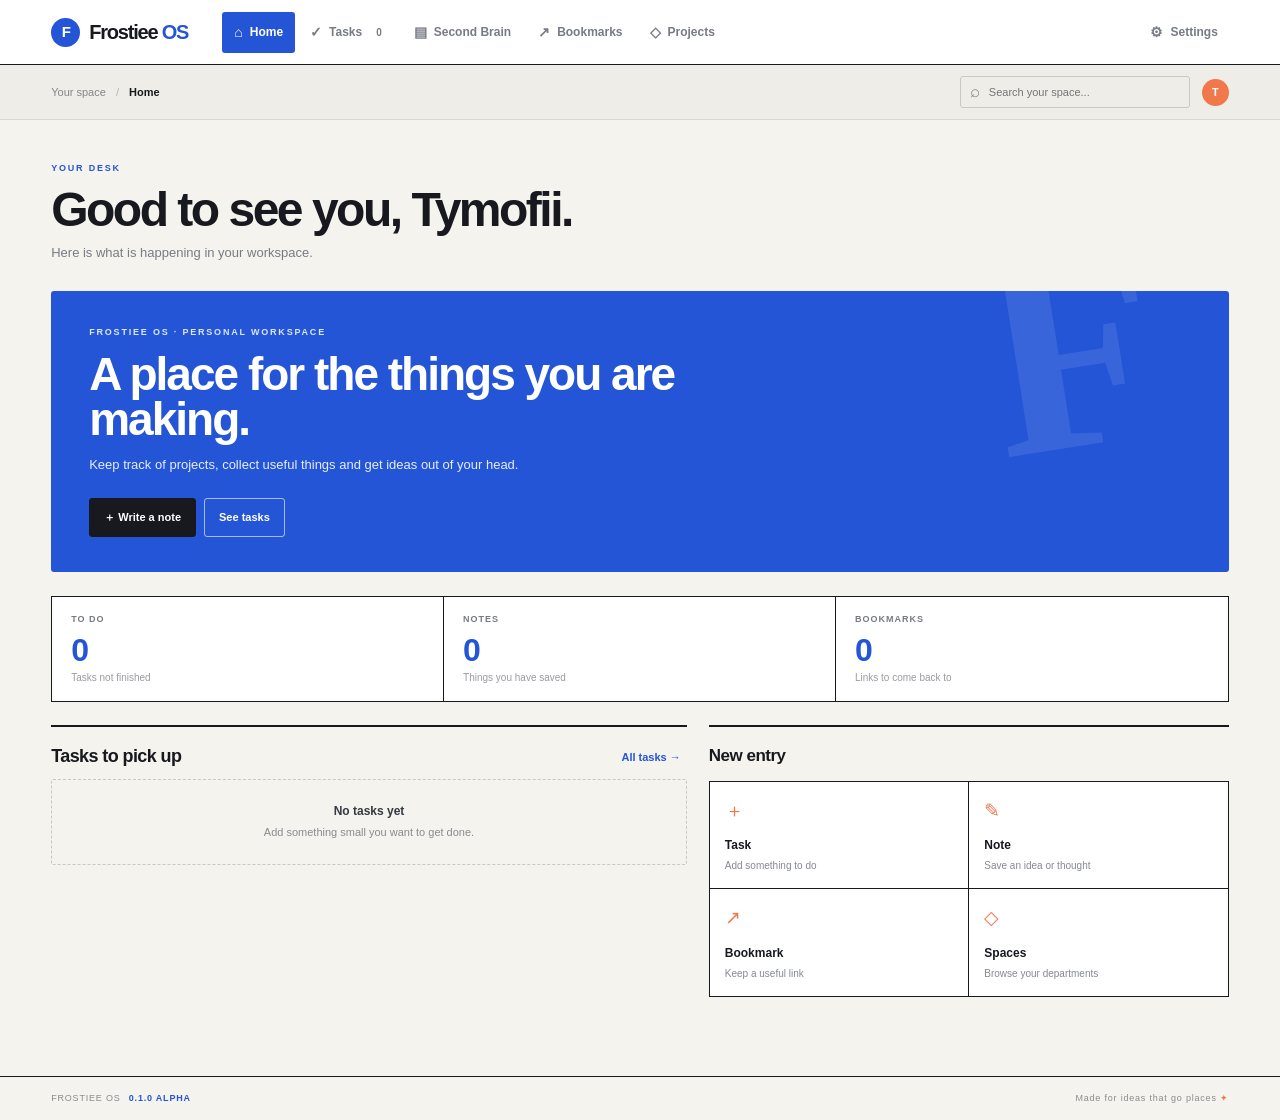
==== commit d7899193: "Embed the new Frostiee OS design for dependable local preview" ====
--- a/frostiee-os/index.html
+++ b/frostiee-os/index.html
@@ -8,107 +8,97 @@
   <link rel="manifest" href="manifest.webmanifest">
   <link rel="stylesheet" href="style.css">
   <style>
-:root{
- --navy:#1b468c;--navy-deep:#142f5d;--blue:#72b1cc;--blue-pale:#e6f1f4;
- --paper:#f1ede5;--canvas:#f7f6f2;--white:#fff;--ink:#202b3b;
- --muted:#7c8490;--line:#e6e3dc;--soft:#efeee9;--green:#527b68;
- --shadow:0 2px 12px rgba(26,39,57,.045);
-}
+:root{--ink:#17191f;--muted:#777b84;--paper:#f4f3ee;--white:#fff;--blue:#2455d6;--blue2:#dce6ff;--orange:#f0784b;--line:#d9d8d1;--green:#46745c}
 *{box-sizing:border-box}
-html{background:var(--canvas)}
-body{margin:0;background:var(--canvas);color:var(--ink);font:14px/1.5 -apple-system,BlinkMacSystemFont,"Segoe UI",sans-serif;-webkit-font-smoothing:antialiased}
+html,body{margin:0;min-height:100%;background:var(--paper);color:var(--ink)}
+body{font:14px/1.5 Inter,-apple-system,BlinkMacSystemFont,"Segoe UI",sans-serif;-webkit-font-smoothing:antialiased}
 button,input,textarea{font:inherit}button{cursor:pointer}
-.app-shell{min-height:100vh;display:grid;grid-template-columns:238px minmax(0,1fr)}
-.sidebar{background:var(--paper);border-right:1px solid #e3dfd5;color:var(--ink);padding:27px 17px 18px;display:flex;flex-direction:column;min-height:100vh;position:sticky;top:0;height:100vh}
-.brand{display:flex;align-items:center;gap:10px;color:var(--navy-deep);text-decoration:none;font-size:19px;font-weight:750;letter-spacing:-.8px;padding:2px 10px 43px}
-.brand-mark{width:31px;height:31px;border-radius:9px;background:var(--navy);display:grid;place-items:center;color:white;font-size:16px;font-weight:750}
-.brand-light{color:#7891a8;font-weight:500}
-.workspace-label{font-size:9px;letter-spacing:1.6px;font-weight:750;color:#99958b;padding:0 12px 12px}
-.nav{display:grid;gap:4px}
-.nav-item{border:0;background:transparent;color:#6f7480;text-align:left;padding:10px 12px;border-radius:7px;display:flex;align-items:center;gap:12px;font-size:13px;font-weight:550;transition:background .15s,color .15s}
-.nav-item span{font-size:16px;width:18px;text-align:center;color:#89919b}
-.nav-item:hover{background:#e8e4da;color:var(--navy-deep)}
-.nav-item.active{background:var(--navy);color:#fff;box-shadow:none}
-.nav-item.active span{color:#c8e5ee}
-.nav-item i{font-style:normal;margin-left:auto;font-size:10px;background:#ffffff20;padding:2px 7px;border-radius:4px}
-.sidebar-bottom{margin-top:auto}
-.mini-card{display:flex;gap:10px;align-items:center;padding:12px 10px;border-top:1px solid #dfdbd1;border-bottom:1px solid #dfdbd1;margin-bottom:11px}
-.mini-card b,.mini-card small{display:block}
-.mini-card b{font-size:11px;font-weight:650;color:#354258}
-.mini-card small{font-size:10px;color:#99958b;margin-top:2px}
-.mini-orb{width:25px;height:25px;border-radius:8px;background:var(--blue);position:relative}
-.mini-orb:after{content:"";position:absolute;inset:6px;border:1px solid #fff9;border-radius:50%}
+.app-shell{min-height:100vh;display:block}
+.sidebar{height:auto;min-height:0;position:relative;top:auto;padding:0 clamp(18px,4vw,64px);background:var(--white);border:0;border-bottom:1px solid var(--ink);display:flex;flex-direction:row;align-items:center;gap:34px}
+.brand{display:flex;align-items:center;gap:9px;color:var(--ink);text-decoration:none;font-size:20px;font-weight:850;letter-spacing:-1.2px;padding:17px 0}
+.brand-mark{width:29px;height:29px;display:grid;place-items:center;background:var(--blue);color:#fff;border-radius:50%;font-size:15px;font-weight:850}
+.brand-light{color:var(--blue);font-weight:850}
+.workspace-label{display:none}
+.nav{display:flex;align-items:center;gap:3px;flex:1}
+.nav-item{border:0;background:transparent;color:#777b84;text-align:left;padding:10px 12px;border-radius:3px;display:flex;align-items:center;gap:7px;font-size:12px;font-weight:650;white-space:nowrap}
+.nav-item span{font-size:14px;width:auto;color:inherit}
+.nav-item:hover{background:#f0f1f6;color:var(--blue)}
+.nav-item.active{background:var(--blue);color:#fff;box-shadow:none}
+.nav-item i{font-style:normal;margin-left:2px;font-size:10px;background:#ffffff2a;padding:1px 5px;border-radius:2px}
+.sidebar-bottom{margin:0 0 0 auto;display:flex;align-items:center;gap:10px}
+.mini-card{display:none}
+.sidebar-bottom .nav-item{padding:9px 11px}
 .main{min-width:0;display:flex;flex-direction:column}
-.topbar{height:65px;padding:0 clamp(22px,4vw,58px);border-bottom:1px solid var(--line);background:rgba(247,246,242,.94);display:flex;align-items:center;justify-content:space-between;position:sticky;top:0;z-index:5}
-.breadcrumb{color:#989a9b;font-size:12px}.breadcrumb span{padding:0 8px;color:#c6c2b9}.breadcrumb b{color:#39465a;font-weight:600}
-.top-actions{display:flex;align-items:center;gap:15px}
-.search{width:245px;height:35px;border:1px solid #e2e0da;background:#fff;border-radius:6px;display:flex;align-items:center;padding:0 10px;gap:8px;color:#9299a1}
-.search span{font-size:18px}.search input{border:0;outline:0;background:transparent;width:100%;font-size:11px;color:var(--ink)}
-.avatar{width:29px;height:29px;display:grid;place-items:center;border-radius:50%;background:#dceaf0;color:var(--navy);font-size:12px;font-weight:700}
-.mobile-menu{display:none;border:0;background:transparent;font-size:21px;color:var(--navy)}
-.content{width:min(1160px,100%);margin:0 auto;padding:39px clamp(22px,4vw,58px) 54px;flex:1}
-.eyebrow{font-size:9px;font-weight:750;letter-spacing:1.5px;color:#7891a0;text-transform:uppercase}
-.page-title{font:650 clamp(27px,3vw,35px)/1.15 Georgia,"Times New Roman",serif;letter-spacing:-.7px;margin:8px 0 7px;color:#202b3b}
-.subtitle{color:#858b91;margin:0;line-height:1.65;font-size:13px}
-.hero{position:relative;overflow:hidden;background:var(--navy-deep);border-radius:5px;padding:30px 33px;color:#fff;box-shadow:none;margin:26px 0 25px;min-height:190px}
-.hero:after{content:"";position:absolute;right:34px;top:24px;width:150px;height:140px;opacity:.22;background:repeating-linear-gradient(135deg,transparent 0 13px,#a9d6e2 14px 15px,transparent 16px 28px);clip-path:polygon(50% 0,100% 50%,50% 100%,0 50%)}
-.hero .eyebrow{color:#9fc9d7}
-.hero h1{font:600 clamp(24px,3vw,33px)/1.12 Georgia,"Times New Roman",serif;letter-spacing:-.5px;margin:11px 0 9px;max-width:590px}
-.hero p{color:#d0dbe7;margin:0;max-width:500px;line-height:1.65;font-size:13px}
-.hero-actions{display:flex;gap:9px;margin-top:20px;position:relative;z-index:1}
-.btn{border:1px solid var(--blue);border-radius:5px;padding:9px 13px;background:var(--blue);color:#142f45;font-weight:700;font-size:11px}
-.btn:hover{background:#91c5d8;border-color:#91c5d8}
-.btn.secondary{background:transparent;color:#e9f1f6;border-color:#66819d}
-.section-head{display:flex;align-items:end;justify-content:space-between;margin:25px 0 12px}
-.section-head h2{font:600 17px Georgia,"Times New Roman",serif;margin:0;color:#29364a}
-.text-btn{border:0;background:transparent;color:var(--navy);font-weight:650;font-size:11px}
-.stats{display:grid;grid-template-columns:repeat(3,1fr);gap:11px}
-.stat,.panel,.item-card,.project-card{background:#fff;border:1px solid var(--line);border-radius:5px;box-shadow:var(--shadow)}
-.stat{padding:15px 17px;min-height:94px}
-.stat-label{color:#8d9295;font-size:9px;font-weight:750;letter-spacing:.9px}
-.stat-value{font:600 26px Georgia,"Times New Roman",serif;margin-top:5px;color:var(--navy)}
-.stat-note{font-size:10px;color:#a1a3a3;margin-top:1px}
-.two-col{display:grid;grid-template-columns:1.12fr .88fr;gap:13px;margin-top:14px}
-.panel{padding:18px}
-.panel h3{font:600 16px Georgia,"Times New Roman",serif;margin:0 0 13px;color:#29364a}
-.empty{border:1px dashed #deded8;border-radius:4px;padding:21px;text-align:center;color:#969b9e;font-size:11px;line-height:1.6}
-.empty strong{display:block;color:#4b5867;font-size:12px;font-weight:650;margin-bottom:3px}
-.task-list{display:grid;gap:5px}
-.task-row{display:flex;gap:9px;align-items:center;padding:9px 10px;border-radius:4px;background:#f8f8f5}
-.task-row input{accent-color:var(--navy);width:14px;height:14px}
-.task-row span{font-size:11px;flex:1}.task-row.done span{text-decoration:line-through;color:#9aa1a5}
-.task-tag{font-size:9px;color:#66889a;background:#edf4f5;padding:3px 6px;border-radius:3px}
-.quick-grid{display:grid;grid-template-columns:repeat(2,1fr);gap:7px}
-.quick{border:1px solid #e9e7e1;background:#fbfbf9;border-radius:4px;padding:12px;text-align:left;color:#29364a}
-.quick:hover{border-color:#a9cbd6;background:#f3f8f8}
-.quick span{display:block;font-size:16px;color:#6c9db1;margin-bottom:7px}
-.quick b{font-size:11px;font-weight:650}.quick small{display:block;color:#999e9f;font-size:9px;margin-top:2px}
-.view-head{display:flex;justify-content:space-between;align-items:center;gap:15px;margin-bottom:22px}
-.view-head .btn{white-space:nowrap}
+.topbar{height:55px;padding:0 clamp(18px,4vw,64px);border-bottom:1px solid var(--line);background:#eeede7;display:flex;align-items:center;justify-content:space-between;position:relative;top:auto;z-index:3}
+.breadcrumb{color:#85858a;font-size:11px}.breadcrumb span{padding:0 7px;color:#b6b4ad}.breadcrumb b{color:var(--ink);font-weight:750}
+.top-actions{display:flex;align-items:center;gap:12px}
+.search{width:230px;height:32px;border:1px solid #cbc9c1;background:transparent;border-radius:3px;display:flex;align-items:center;padding:0 9px;gap:7px;color:#85858a}
+.search span{font-size:17px}.search input{border:0;outline:0;background:transparent;width:100%;font-size:11px;color:var(--ink)}
+.avatar{width:27px;height:27px;display:grid;place-items:center;border-radius:50%;background:var(--orange);color:#fff;font-size:11px;font-weight:800}
+.mobile-menu{display:none;border:0;background:transparent;font-size:21px;color:var(--ink)}
+.content{width:min(1280px,100%);margin:0 auto;padding:42px clamp(18px,4vw,64px) 60px;flex:1}
+.eyebrow{font-size:9px;font-weight:850;letter-spacing:1.8px;color:var(--blue);text-transform:uppercase}
+.page-title{font:850 clamp(30px,4vw,48px)/1.02 Inter,-apple-system,sans-serif;letter-spacing:-2.5px;margin:10px 0 8px;color:var(--ink)}
+.subtitle{color:#777b84;margin:0;line-height:1.65;font-size:13px}
+.hero{position:relative;overflow:hidden;background:var(--blue);border-radius:3px;padding:35px 38px;color:#fff;box-shadow:none;margin:27px 0 24px;min-height:220px}
+.hero:after{content:"F";position:absolute;right:6%;top:-65px;font:900 280px/.9 Georgia,serif;color:#ffffff18;transform:rotate(-9deg);pointer-events:none}
+.hero .eyebrow{color:#dce6ff}
+.hero h1{font:850 clamp(28px,4vw,46px)/.98 Inter,-apple-system,sans-serif;letter-spacing:-2px;margin:13px 0 12px;max-width:610px;position:relative;z-index:1}
+.hero p{color:#e8edff;margin:0;max-width:500px;line-height:1.6;font-size:13px;position:relative;z-index:1}
+.hero-actions{display:flex;gap:8px;margin-top:23px;position:relative;z-index:1}
+.btn{border:1px solid var(--ink);border-radius:3px;padding:10px 14px;background:var(--ink);color:#fff;font-weight:750;font-size:11px}
+.btn:hover{background:#343841;border-color:#343841}
+.btn.secondary{background:transparent;color:#fff;border-color:#ffffff99}
+.section-head{display:flex;align-items:end;justify-content:space-between;margin:27px 0 12px}
+.section-head h2{font:800 18px Inter,-apple-system,sans-serif;margin:0;letter-spacing:-.6px;color:var(--ink)}
+.text-btn{border:0;background:transparent;color:var(--blue);font-weight:800;font-size:11px}
+.stats{display:grid;grid-template-columns:repeat(3,1fr);gap:0;border:1px solid var(--ink);background:var(--white)}
+.stat{padding:16px 19px;min-height:96px;border:0;border-right:1px solid var(--ink);border-radius:0;box-shadow:none;background:transparent}
+.stat:last-child{border-right:0}
+.stat-label{color:#777b84;font-size:9px;font-weight:850;letter-spacing:1px}
+.stat-value{font:850 32px/.95 Inter,-apple-system,sans-serif;margin-top:9px;color:var(--blue);letter-spacing:-1.5px}
+.stat-note{font-size:10px;color:#999ba0;margin-top:4px}
+.two-col{display:grid;grid-template-columns:1.1fr .9fr;gap:22px;margin-top:23px}
+.panel{padding:19px 0;background:transparent;border:0;border-top:2px solid var(--ink);border-radius:0;box-shadow:none}
+.panel h3{font:800 17px Inter,-apple-system,sans-serif;margin:0 0 15px;letter-spacing:-.5px}
+.empty{border:1px dashed #c9c8c1;border-radius:2px;padding:22px;text-align:center;color:#898b8f;font-size:11px;line-height:1.6}
+.empty strong{display:block;color:#343943;font-size:12px;font-weight:750;margin-bottom:3px}
+.task-list{display:grid;gap:0}
+.task-row{display:flex;gap:10px;align-items:center;padding:11px 8px;border-bottom:1px solid #deddd7;background:transparent}
+.task-row input{accent-color:var(--blue);width:14px;height:14px}
+.task-row span{font-size:12px;flex:1}.task-row.done span{text-decoration:line-through;color:#9aa1a5}
+.task-tag{font-size:9px;color:var(--blue);background:var(--blue2);padding:3px 6px;border-radius:2px}
+.quick-grid{display:grid;grid-template-columns:repeat(2,1fr);gap:0;border-top:1px solid var(--ink);border-left:1px solid var(--ink)}
+.quick{border:0;border-right:1px solid var(--ink);border-bottom:1px solid var(--ink);background:var(--white);padding:15px;text-align:left;color:var(--ink);border-radius:0}
+.quick:hover{background:var(--blue2)}
+.quick span{display:block;font-size:19px;color:var(--orange);margin-bottom:9px}
+.quick b{font-size:12px;font-weight:800}.quick small{display:block;color:#858990;font-size:10px;margin-top:3px}
+.view-head{display:flex;justify-content:space-between;align-items:center;gap:15px;margin-bottom:24px}
+.view-head .btn{white-space:nowrap;background:var(--blue);border-color:var(--blue)}
 .form-row{display:flex;gap:8px;margin:13px 0}
-.field{width:100%;border:1px solid #e2e1db;background:#fff;border-radius:4px;padding:10px 11px;outline:none;color:var(--ink);font-size:12px}
-.field:focus{border-color:#8bb9c8;box-shadow:0 0 0 2px #72b1cc20}
-.note-grid,.bookmark-grid,.project-grid{display:grid;grid-template-columns:repeat(2,minmax(0,1fr));gap:10px}
-.item-card{padding:15px}
-.item-card h3{font:600 15px Georgia,"Times New Roman",serif;margin:0 0 7px;color:#29364a}
-.item-card p{font-size:11px;color:#7f8992;line-height:1.65;white-space:pre-wrap;margin:0 0 11px}
-.item-meta{display:flex;align-items:center;justify-content:space-between;color:#a0a4a5;font-size:9px}
-.delete{border:0;background:transparent;color:#999f9f;font-size:10px}.delete:hover{color:#a44f56}
-.bookmark-url{color:#56859a;font-size:10px;overflow-wrap:anywhere}
-.project-card{padding:17px;position:relative;overflow:hidden}
-.project-card:before{content:"";position:absolute;width:52px;height:2px;left:17px;top:0;background:var(--blue)}
-.project-icon{width:30px;height:30px;border-radius:5px;background:#edf4f5;display:grid;place-items:center;color:#467d99;margin-bottom:12px}
-.project-card h3{font:600 15px Georgia,"Times New Roman",serif;margin:0 0 5px}
-.project-card p{font-size:10px;color:#858e96;margin:0;line-height:1.6}
+.field{width:100%;border:1px solid #c9c8c1;background:#fff;border-radius:2px;padding:11px 12px;outline:none;color:var(--ink);font-size:12px}
+.field:focus{border-color:var(--blue);box-shadow:0 0 0 2px #2455d620}
+.note-grid,.bookmark-grid,.project-grid{display:grid;grid-template-columns:repeat(2,minmax(0,1fr));gap:12px}
+.item-card{padding:17px;background:#fff;border:1px solid var(--ink);border-radius:2px;box-shadow:none}
+.item-card h3{font:800 16px Inter,-apple-system,sans-serif;margin:0 0 8px;letter-spacing:-.5px}
+.item-card p{font-size:12px;color:#777b84;line-height:1.65;white-space:pre-wrap;margin:0 0 12px}
+.item-meta{display:flex;align-items:center;justify-content:space-between;color:#999ba0;font-size:10px}
+.delete{border:0;background:transparent;color:#858990;font-size:10px}.delete:hover{color:#bd4e3d}
+.bookmark-url{color:var(--blue);font-size:11px;overflow-wrap:anywhere}
+.project-card{padding:18px;background:#fff;border:1px solid var(--ink);border-radius:2px;position:relative;overflow:hidden;box-shadow:none}
+.project-card:before{content:"";position:absolute;width:5px;inset:0 auto 0 0;background:var(--orange)}
+.project-icon{width:32px;height:32px;border-radius:2px;background:var(--blue2);display:grid;place-items:center;color:var(--blue);margin-bottom:13px}
+.project-card h3{font:800 16px Inter,-apple-system,sans-serif;margin:0 0 5px;letter-spacing:-.5px}
+.project-card p{font-size:11px;color:#777b84;margin:0;line-height:1.6}
 .settings-card{max-width:700px}
-.notice{padding:13px 14px;border-radius:4px;background:#f8f5ec;border:1px solid #e9e1cf;color:#78694a;font-size:11px;line-height:1.65;margin-top:15px}
-.notice strong{display:block;margin-bottom:3px}
-.footer{border-top:1px solid var(--line);padding:14px clamp(22px,4vw,58px);display:flex;justify-content:space-between;color:#a2a19b;font-size:9px;letter-spacing:.7px}
-.footer b{color:#668ba0;margin-left:5px}.footer-star{color:var(--blue)}
-.toast{position:fixed;bottom:22px;left:50%;transform:translate(-50%,15px);opacity:0;background:#203c62;color:#fff;padding:10px 14px;border-radius:4px;font-size:11px;box-shadow:var(--shadow);transition:.2s;pointer-events:none;z-index:20}
-.toast.show{opacity:1;transform:translate(-50%,0)}.empty-state{padding:35px 18px;text-align:center;color:#8c99aa}.empty-state b{display:block;color:#3c506e;margin-bottom:6px}
-@media(max-width:900px){.app-shell{grid-template-columns:210px 1fr}.content{padding:30px 24px}.topbar{padding:0 24px}.two-col{grid-template-columns:1fr}}
-@media(max-width:650px){.app-shell{display:block}.sidebar{position:fixed;z-index:10;left:-270px;top:0;width:250px;transition:left .22s;box-shadow:12px 0 35px #08163022}.sidebar.open{left:0}.mobile-menu{display:block}.topbar{height:59px;padding:0 15px;gap:9px}.breadcrumb{font-size:10px;flex:1}.search{width:34px;border:0;background:transparent;padding:0}.search input{width:0;opacity:0}.search:focus-within{width:155px;border:1px solid var(--line);background:#fff;padding:0 8px}.search:focus-within input{width:100%;opacity:1}.top-actions{gap:8px}.content{padding:24px 15px 35px}.hero{padding:23px 19px;min-height:0}.hero:after{right:-20px;opacity:.12}.stats{gap:6px}.stat{padding:11px;min-height:82px}.stat-value{font-size:22px}.stat-label{font-size:8px}.stat-note{font-size:8px}.note-grid,.bookmark-grid,.project-grid{grid-template-columns:1fr}.view-head{align-items:flex-start}.view-head .btn{padding:9px}.footer{padding:13px 15px;font-size:8px;gap:8px}.footer span:last-child{text-align:right}.form-row{flex-direction:column}.quick-grid{gap:7px}}
+.notice{padding:14px 15px;border-radius:2px;background:#fff1e9;border:1px solid #efc6b4;color:#81513d;font-size:11px;line-height:1.65;margin-top:16px}
+.notice strong{display:block;margin-bottom:4px}
+.footer{border-top:1px solid var(--ink);padding:15px clamp(18px,4vw,64px);display:flex;justify-content:space-between;color:#898b8f;font-size:9px;letter-spacing:.8px}
+.footer b{color:var(--blue);margin-left:5px}.footer-star{color:var(--orange)}
+.toast{position:fixed;bottom:22px;left:50%;transform:translate(-50%,15px);opacity:0;background:var(--ink);color:#fff;padding:10px 14px;border-radius:3px;font-size:11px;box-shadow:none;transition:.2s;pointer-events:none;z-index:20}
+.toast.show{opacity:1;transform:translate(-50%,0)}
+@media(max-width:800px){.sidebar{gap:15px;padding-inline:16px}.brand{font-size:17px}.nav-item{padding:9px 8px;font-size:11px}.content{padding:30px 22px}.two-col{grid-template-columns:1fr}}
+@media(max-width:620px){.sidebar{display:block;padding:0 15px}.brand{padding:13px 0 9px}.nav{overflow-x:auto;padding-bottom:10px;gap:3px}.nav-item{flex:0 0 auto}.sidebar-bottom{display:none}.topbar{height:49px;padding:0 15px}.mobile-menu{display:none}.breadcrumb{font-size:10px;flex:1}.search{width:34px;border:0;background:transparent;padding:0}.search input{width:0;opacity:0}.search:focus-within{width:145px;border:1px solid var(--line);background:#fff;padding:0 8px}.search:focus-within input{width:100%;opacity:1}.content{padding:25px 15px 35px}.hero{padding:25px 20px;min-height:0}.hero:after{right:-20px;opacity:.8}.stats{grid-template-columns:repeat(3,1fr)}.stat{padding:12px 10px;min-height:78px}.stat-value{font-size:25px}.stat-label{font-size:8px}.stat-note{font-size:8px}.note-grid,.bookmark-grid,.project-grid{grid-template-columns:1fr}.view-head{align-items:flex-start}.view-head .btn{padding:9px}.footer{padding:13px 15px;font-size:8px;gap:8px}.footer span:last-child{text-align:right}.form-row{flex-direction:column}.quick-grid{gap:0}}
 
   </style>
   <title>Frostiee OS</title>
--- a/frostiee-os/style.css
+++ b/frostiee-os/style.css
@@ -1,101 +1,91 @@
-:root{
- --navy:#1b468c;--navy-deep:#142f5d;--blue:#72b1cc;--blue-pale:#e6f1f4;
- --paper:#f1ede5;--canvas:#f7f6f2;--white:#fff;--ink:#202b3b;
- --muted:#7c8490;--line:#e6e3dc;--soft:#efeee9;--green:#527b68;
- --shadow:0 2px 12px rgba(26,39,57,.045);
-}
+:root{--ink:#17191f;--muted:#777b84;--paper:#f4f3ee;--white:#fff;--blue:#2455d6;--blue2:#dce6ff;--orange:#f0784b;--line:#d9d8d1;--green:#46745c}
 *{box-sizing:border-box}
-html{background:var(--canvas)}
-body{margin:0;background:var(--canvas);color:var(--ink);font:14px/1.5 -apple-system,BlinkMacSystemFont,"Segoe UI",sans-serif;-webkit-font-smoothing:antialiased}
+html,body{margin:0;min-height:100%;background:var(--paper);color:var(--ink)}
+body{font:14px/1.5 Inter,-apple-system,BlinkMacSystemFont,"Segoe UI",sans-serif;-webkit-font-smoothing:antialiased}
 button,input,textarea{font:inherit}button{cursor:pointer}
-.app-shell{min-height:100vh;display:grid;grid-template-columns:238px minmax(0,1fr)}
-.sidebar{background:var(--paper);border-right:1px solid #e3dfd5;color:var(--ink);padding:27px 17px 18px;display:flex;flex-direction:column;min-height:100vh;position:sticky;top:0;height:100vh}
-.brand{display:flex;align-items:center;gap:10px;color:var(--navy-deep);text-decoration:none;font-size:19px;font-weight:750;letter-spacing:-.8px;padding:2px 10px 43px}
-.brand-mark{width:31px;height:31px;border-radius:9px;background:var(--navy);display:grid;place-items:center;color:white;font-size:16px;font-weight:750}
-.brand-light{color:#7891a8;font-weight:500}
-.workspace-label{font-size:9px;letter-spacing:1.6px;font-weight:750;color:#99958b;padding:0 12px 12px}
-.nav{display:grid;gap:4px}
-.nav-item{border:0;background:transparent;color:#6f7480;text-align:left;padding:10px 12px;border-radius:7px;display:flex;align-items:center;gap:12px;font-size:13px;font-weight:550;transition:background .15s,color .15s}
-.nav-item span{font-size:16px;width:18px;text-align:center;color:#89919b}
-.nav-item:hover{background:#e8e4da;color:var(--navy-deep)}
-.nav-item.active{background:var(--navy);color:#fff;box-shadow:none}
-.nav-item.active span{color:#c8e5ee}
-.nav-item i{font-style:normal;margin-left:auto;font-size:10px;background:#ffffff20;padding:2px 7px;border-radius:4px}
-.sidebar-bottom{margin-top:auto}
-.mini-card{display:flex;gap:10px;align-items:center;padding:12px 10px;border-top:1px solid #dfdbd1;border-bottom:1px solid #dfdbd1;margin-bottom:11px}
-.mini-card b,.mini-card small{display:block}
-.mini-card b{font-size:11px;font-weight:650;color:#354258}
-.mini-card small{font-size:10px;color:#99958b;margin-top:2px}
-.mini-orb{width:25px;height:25px;border-radius:8px;background:var(--blue);position:relative}
-.mini-orb:after{content:"";position:absolute;inset:6px;border:1px solid #fff9;border-radius:50%}
+.app-shell{min-height:100vh;display:block}
+.sidebar{height:auto;min-height:0;position:relative;top:auto;padding:0 clamp(18px,4vw,64px);background:var(--white);border:0;border-bottom:1px solid var(--ink);display:flex;flex-direction:row;align-items:center;gap:34px}
+.brand{display:flex;align-items:center;gap:9px;color:var(--ink);text-decoration:none;font-size:20px;font-weight:850;letter-spacing:-1.2px;padding:17px 0}
+.brand-mark{width:29px;height:29px;display:grid;place-items:center;background:var(--blue);color:#fff;border-radius:50%;font-size:15px;font-weight:850}
+.brand-light{color:var(--blue);font-weight:850}
+.workspace-label{display:none}
+.nav{display:flex;align-items:center;gap:3px;flex:1}
+.nav-item{border:0;background:transparent;color:#777b84;text-align:left;padding:10px 12px;border-radius:3px;display:flex;align-items:center;gap:7px;font-size:12px;font-weight:650;white-space:nowrap}
+.nav-item span{font-size:14px;width:auto;color:inherit}
+.nav-item:hover{background:#f0f1f6;color:var(--blue)}
+.nav-item.active{background:var(--blue);color:#fff;box-shadow:none}
+.nav-item i{font-style:normal;margin-left:2px;font-size:10px;background:#ffffff2a;padding:1px 5px;border-radius:2px}
+.sidebar-bottom{margin:0 0 0 auto;display:flex;align-items:center;gap:10px}
+.mini-card{display:none}
+.sidebar-bottom .nav-item{padding:9px 11px}
 .main{min-width:0;display:flex;flex-direction:column}
-.topbar{height:65px;padding:0 clamp(22px,4vw,58px);border-bottom:1px solid var(--line);background:rgba(247,246,242,.94);display:flex;align-items:center;justify-content:space-between;position:sticky;top:0;z-index:5}
-.breadcrumb{color:#989a9b;font-size:12px}.breadcrumb span{padding:0 8px;color:#c6c2b9}.breadcrumb b{color:#39465a;font-weight:600}
-.top-actions{display:flex;align-items:center;gap:15px}
-.search{width:245px;height:35px;border:1px solid #e2e0da;background:#fff;border-radius:6px;display:flex;align-items:center;padding:0 10px;gap:8px;color:#9299a1}
-.search span{font-size:18px}.search input{border:0;outline:0;background:transparent;width:100%;font-size:11px;color:var(--ink)}
-.avatar{width:29px;height:29px;display:grid;place-items:center;border-radius:50%;background:#dceaf0;color:var(--navy);font-size:12px;font-weight:700}
-.mobile-menu{display:none;border:0;background:transparent;font-size:21px;color:var(--navy)}
-.content{width:min(1160px,100%);margin:0 auto;padding:39px clamp(22px,4vw,58px) 54px;flex:1}
-.eyebrow{font-size:9px;font-weight:750;letter-spacing:1.5px;color:#7891a0;text-transform:uppercase}
-.page-title{font:650 clamp(27px,3vw,35px)/1.15 Georgia,"Times New Roman",serif;letter-spacing:-.7px;margin:8px 0 7px;color:#202b3b}
-.subtitle{color:#858b91;margin:0;line-height:1.65;font-size:13px}
-.hero{position:relative;overflow:hidden;background:var(--navy-deep);border-radius:5px;padding:30px 33px;color:#fff;box-shadow:none;margin:26px 0 25px;min-height:190px}
-.hero:after{content:"";position:absolute;right:34px;top:24px;width:150px;height:140px;opacity:.22;background:repeating-linear-gradient(135deg,transparent 0 13px,#a9d6e2 14px 15px,transparent 16px 28px);clip-path:polygon(50% 0,100% 50%,50% 100%,0 50%)}
-.hero .eyebrow{color:#9fc9d7}
-.hero h1{font:600 clamp(24px,3vw,33px)/1.12 Georgia,"Times New Roman",serif;letter-spacing:-.5px;margin:11px 0 9px;max-width:590px}
-.hero p{color:#d0dbe7;margin:0;max-width:500px;line-height:1.65;font-size:13px}
-.hero-actions{display:flex;gap:9px;margin-top:20px;position:relative;z-index:1}
-.btn{border:1px solid var(--blue);border-radius:5px;padding:9px 13px;background:var(--blue);color:#142f45;font-weight:700;font-size:11px}
-.btn:hover{background:#91c5d8;border-color:#91c5d8}
-.btn.secondary{background:transparent;color:#e9f1f6;border-color:#66819d}
-.section-head{display:flex;align-items:end;justify-content:space-between;margin:25px 0 12px}
-.section-head h2{font:600 17px Georgia,"Times New Roman",serif;margin:0;color:#29364a}
-.text-btn{border:0;background:transparent;color:var(--navy);font-weight:650;font-size:11px}
-.stats{display:grid;grid-template-columns:repeat(3,1fr);gap:11px}
-.stat,.panel,.item-card,.project-card{background:#fff;border:1px solid var(--line);border-radius:5px;box-shadow:var(--shadow)}
-.stat{padding:15px 17px;min-height:94px}
-.stat-label{color:#8d9295;font-size:9px;font-weight:750;letter-spacing:.9px}
-.stat-value{font:600 26px Georgia,"Times New Roman",serif;margin-top:5px;color:var(--navy)}
-.stat-note{font-size:10px;color:#a1a3a3;margin-top:1px}
-.two-col{display:grid;grid-template-columns:1.12fr .88fr;gap:13px;margin-top:14px}
-.panel{padding:18px}
-.panel h3{font:600 16px Georgia,"Times New Roman",serif;margin:0 0 13px;color:#29364a}
-.empty{border:1px dashed #deded8;border-radius:4px;padding:21px;text-align:center;color:#969b9e;font-size:11px;line-height:1.6}
-.empty strong{display:block;color:#4b5867;font-size:12px;font-weight:650;margin-bottom:3px}
-.task-list{display:grid;gap:5px}
-.task-row{display:flex;gap:9px;align-items:center;padding:9px 10px;border-radius:4px;background:#f8f8f5}
-.task-row input{accent-color:var(--navy);width:14px;height:14px}
-.task-row span{font-size:11px;flex:1}.task-row.done span{text-decoration:line-through;color:#9aa1a5}
-.task-tag{font-size:9px;color:#66889a;background:#edf4f5;padding:3px 6px;border-radius:3px}
-.quick-grid{display:grid;grid-template-columns:repeat(2,1fr);gap:7px}
-.quick{border:1px solid #e9e7e1;background:#fbfbf9;border-radius:4px;padding:12px;text-align:left;color:#29364a}
-.quick:hover{border-color:#a9cbd6;background:#f3f8f8}
-.quick span{display:block;font-size:16px;color:#6c9db1;margin-bottom:7px}
-.quick b{font-size:11px;font-weight:650}.quick small{display:block;color:#999e9f;font-size:9px;margin-top:2px}
-.view-head{display:flex;justify-content:space-between;align-items:center;gap:15px;margin-bottom:22px}
-.view-head .btn{white-space:nowrap}
+.topbar{height:55px;padding:0 clamp(18px,4vw,64px);border-bottom:1px solid var(--line);background:#eeede7;display:flex;align-items:center;justify-content:space-between;position:relative;top:auto;z-index:3}
+.breadcrumb{color:#85858a;font-size:11px}.breadcrumb span{padding:0 7px;color:#b6b4ad}.breadcrumb b{color:var(--ink);font-weight:750}
+.top-actions{display:flex;align-items:center;gap:12px}
+.search{width:230px;height:32px;border:1px solid #cbc9c1;background:transparent;border-radius:3px;display:flex;align-items:center;padding:0 9px;gap:7px;color:#85858a}
+.search span{font-size:17px}.search input{border:0;outline:0;background:transparent;width:100%;font-size:11px;color:var(--ink)}
+.avatar{width:27px;height:27px;display:grid;place-items:center;border-radius:50%;background:var(--orange);color:#fff;font-size:11px;font-weight:800}
+.mobile-menu{display:none;border:0;background:transparent;font-size:21px;color:var(--ink)}
+.content{width:min(1280px,100%);margin:0 auto;padding:42px clamp(18px,4vw,64px) 60px;flex:1}
+.eyebrow{font-size:9px;font-weight:850;letter-spacing:1.8px;color:var(--blue);text-transform:uppercase}
+.page-title{font:850 clamp(30px,4vw,48px)/1.02 Inter,-apple-system,sans-serif;letter-spacing:-2.5px;margin:10px 0 8px;color:var(--ink)}
+.subtitle{color:#777b84;margin:0;line-height:1.65;font-size:13px}
+.hero{position:relative;overflow:hidden;background:var(--blue);border-radius:3px;padding:35px 38px;color:#fff;box-shadow:none;margin:27px 0 24px;min-height:220px}
+.hero:after{content:"F";position:absolute;right:6%;top:-65px;font:900 280px/.9 Georgia,serif;color:#ffffff18;transform:rotate(-9deg);pointer-events:none}
+.hero .eyebrow{color:#dce6ff}
+.hero h1{font:850 clamp(28px,4vw,46px)/.98 Inter,-apple-system,sans-serif;letter-spacing:-2px;margin:13px 0 12px;max-width:610px;position:relative;z-index:1}
+.hero p{color:#e8edff;margin:0;max-width:500px;line-height:1.6;font-size:13px;position:relative;z-index:1}
+.hero-actions{display:flex;gap:8px;margin-top:23px;position:relative;z-index:1}
+.btn{border:1px solid var(--ink);border-radius:3px;padding:10px 14px;background:var(--ink);color:#fff;font-weight:750;font-size:11px}
+.btn:hover{background:#343841;border-color:#343841}
+.btn.secondary{background:transparent;color:#fff;border-color:#ffffff99}
+.section-head{display:flex;align-items:end;justify-content:space-between;margin:27px 0 12px}
+.section-head h2{font:800 18px Inter,-apple-system,sans-serif;margin:0;letter-spacing:-.6px;color:var(--ink)}
+.text-btn{border:0;background:transparent;color:var(--blue);font-weight:800;font-size:11px}
+.stats{display:grid;grid-template-columns:repeat(3,1fr);gap:0;border:1px solid var(--ink);background:var(--white)}
+.stat{padding:16px 19px;min-height:96px;border:0;border-right:1px solid var(--ink);border-radius:0;box-shadow:none;background:transparent}
+.stat:last-child{border-right:0}
+.stat-label{color:#777b84;font-size:9px;font-weight:850;letter-spacing:1px}
+.stat-value{font:850 32px/.95 Inter,-apple-system,sans-serif;margin-top:9px;color:var(--blue);letter-spacing:-1.5px}
+.stat-note{font-size:10px;color:#999ba0;margin-top:4px}
+.two-col{display:grid;grid-template-columns:1.1fr .9fr;gap:22px;margin-top:23px}
+.panel{padding:19px 0;background:transparent;border:0;border-top:2px solid var(--ink);border-radius:0;box-shadow:none}
+.panel h3{font:800 17px Inter,-apple-system,sans-serif;margin:0 0 15px;letter-spacing:-.5px}
+.empty{border:1px dashed #c9c8c1;border-radius:2px;padding:22px;text-align:center;color:#898b8f;font-size:11px;line-height:1.6}
+.empty strong{display:block;color:#343943;font-size:12px;font-weight:750;margin-bottom:3px}
+.task-list{display:grid;gap:0}
+.task-row{display:flex;gap:10px;align-items:center;padding:11px 8px;border-bottom:1px solid #deddd7;background:transparent}
+.task-row input{accent-color:var(--blue);width:14px;height:14px}
+.task-row span{font-size:12px;flex:1}.task-row.done span{text-decoration:line-through;color:#9aa1a5}
+.task-tag{font-size:9px;color:var(--blue);background:var(--blue2);padding:3px 6px;border-radius:2px}
+.quick-grid{display:grid;grid-template-columns:repeat(2,1fr);gap:0;border-top:1px solid var(--ink);border-left:1px solid var(--ink)}
+.quick{border:0;border-right:1px solid var(--ink);border-bottom:1px solid var(--ink);background:var(--white);padding:15px;text-align:left;color:var(--ink);border-radius:0}
+.quick:hover{background:var(--blue2)}
+.quick span{display:block;font-size:19px;color:var(--orange);margin-bottom:9px}
+.quick b{font-size:12px;font-weight:800}.quick small{display:block;color:#858990;font-size:10px;margin-top:3px}
+.view-head{display:flex;justify-content:space-between;align-items:center;gap:15px;margin-bottom:24px}
+.view-head .btn{white-space:nowrap;background:var(--blue);border-color:var(--blue)}
 .form-row{display:flex;gap:8px;margin:13px 0}
-.field{width:100%;border:1px solid #e2e1db;background:#fff;border-radius:4px;padding:10px 11px;outline:none;color:var(--ink);font-size:12px}
-.field:focus{border-color:#8bb9c8;box-shadow:0 0 0 2px #72b1cc20}
-.note-grid,.bookmark-grid,.project-grid{display:grid;grid-template-columns:repeat(2,minmax(0,1fr));gap:10px}
-.item-card{padding:15px}
-.item-card h3{font:600 15px Georgia,"Times New Roman",serif;margin:0 0 7px;color:#29364a}
-.item-card p{font-size:11px;color:#7f8992;line-height:1.65;white-space:pre-wrap;margin:0 0 11px}
-.item-meta{display:flex;align-items:center;justify-content:space-between;color:#a0a4a5;font-size:9px}
-.delete{border:0;background:transparent;color:#999f9f;font-size:10px}.delete:hover{color:#a44f56}
-.bookmark-url{color:#56859a;font-size:10px;overflow-wrap:anywhere}
-.project-card{padding:17px;position:relative;overflow:hidden}
-.project-card:before{content:"";position:absolute;width:52px;height:2px;left:17px;top:0;background:var(--blue)}
-.project-icon{width:30px;height:30px;border-radius:5px;background:#edf4f5;display:grid;place-items:center;color:#467d99;margin-bottom:12px}
-.project-card h3{font:600 15px Georgia,"Times New Roman",serif;margin:0 0 5px}
-.project-card p{font-size:10px;color:#858e96;margin:0;line-height:1.6}
+.field{width:100%;border:1px solid #c9c8c1;background:#fff;border-radius:2px;padding:11px 12px;outline:none;color:var(--ink);font-size:12px}
+.field:focus{border-color:var(--blue);box-shadow:0 0 0 2px #2455d620}
+.note-grid,.bookmark-grid,.project-grid{display:grid;grid-template-columns:repeat(2,minmax(0,1fr));gap:12px}
+.item-card{padding:17px;background:#fff;border:1px solid var(--ink);border-radius:2px;box-shadow:none}
+.item-card h3{font:800 16px Inter,-apple-system,sans-serif;margin:0 0 8px;letter-spacing:-.5px}
+.item-card p{font-size:12px;color:#777b84;line-height:1.65;white-space:pre-wrap;margin:0 0 12px}
+.item-meta{display:flex;align-items:center;justify-content:space-between;color:#999ba0;font-size:10px}
+.delete{border:0;background:transparent;color:#858990;font-size:10px}.delete:hover{color:#bd4e3d}
+.bookmark-url{color:var(--blue);font-size:11px;overflow-wrap:anywhere}
+.project-card{padding:18px;background:#fff;border:1px solid var(--ink);border-radius:2px;position:relative;overflow:hidden;box-shadow:none}
+.project-card:before{content:"";position:absolute;width:5px;inset:0 auto 0 0;background:var(--orange)}
+.project-icon{width:32px;height:32px;border-radius:2px;background:var(--blue2);display:grid;place-items:center;color:var(--blue);margin-bottom:13px}
+.project-card h3{font:800 16px Inter,-apple-system,sans-serif;margin:0 0 5px;letter-spacing:-.5px}
+.project-card p{font-size:11px;color:#777b84;margin:0;line-height:1.6}
 .settings-card{max-width:700px}
-.notice{padding:13px 14px;border-radius:4px;background:#f8f5ec;border:1px solid #e9e1cf;color:#78694a;font-size:11px;line-height:1.65;margin-top:15px}
-.notice strong{display:block;margin-bottom:3px}
-.footer{border-top:1px solid var(--line);padding:14px clamp(22px,4vw,58px);display:flex;justify-content:space-between;color:#a2a19b;font-size:9px;letter-spacing:.7px}
-.footer b{color:#668ba0;margin-left:5px}.footer-star{color:var(--blue)}
-.toast{position:fixed;bottom:22px;left:50%;transform:translate(-50%,15px);opacity:0;background:#203c62;color:#fff;padding:10px 14px;border-radius:4px;font-size:11px;box-shadow:var(--shadow);transition:.2s;pointer-events:none;z-index:20}
-.toast.show{opacity:1;transform:translate(-50%,0)}.empty-state{padding:35px 18px;text-align:center;color:#8c99aa}.empty-state b{display:block;color:#3c506e;margin-bottom:6px}
-@media(max-width:900px){.app-shell{grid-template-columns:210px 1fr}.content{padding:30px 24px}.topbar{padding:0 24px}.two-col{grid-template-columns:1fr}}
-@media(max-width:650px){.app-shell{display:block}.sidebar{position:fixed;z-index:10;left:-270px;top:0;width:250px;transition:left .22s;box-shadow:12px 0 35px #08163022}.sidebar.open{left:0}.mobile-menu{display:block}.topbar{height:59px;padding:0 15px;gap:9px}.breadcrumb{font-size:10px;flex:1}.search{width:34px;border:0;background:transparent;padding:0}.search input{width:0;opacity:0}.search:focus-within{width:155px;border:1px solid var(--line);background:#fff;padding:0 8px}.search:focus-within input{width:100%;opacity:1}.top-actions{gap:8px}.content{padding:24px 15px 35px}.hero{padding:23px 19px;min-height:0}.hero:after{right:-20px;opacity:.12}.stats{gap:6px}.stat{padding:11px;min-height:82px}.stat-value{font-size:22px}.stat-label{font-size:8px}.stat-note{font-size:8px}.note-grid,.bookmark-grid,.project-grid{grid-template-columns:1fr}.view-head{align-items:flex-start}.view-head .btn{padding:9px}.footer{padding:13px 15px;font-size:8px;gap:8px}.footer span:last-child{text-align:right}.form-row{flex-direction:column}.quick-grid{gap:7px}}
+.notice{padding:14px 15px;border-radius:2px;background:#fff1e9;border:1px solid #efc6b4;color:#81513d;font-size:11px;line-height:1.65;margin-top:16px}
+.notice strong{display:block;margin-bottom:4px}
+.footer{border-top:1px solid var(--ink);padding:15px clamp(18px,4vw,64px);display:flex;justify-content:space-between;color:#898b8f;font-size:9px;letter-spacing:.8px}
+.footer b{color:var(--blue);margin-left:5px}.footer-star{color:var(--orange)}
+.toast{position:fixed;bottom:22px;left:50%;transform:translate(-50%,15px);opacity:0;background:var(--ink);color:#fff;padding:10px 14px;border-radius:3px;font-size:11px;box-shadow:none;transition:.2s;pointer-events:none;z-index:20}
+.toast.show{opacity:1;transform:translate(-50%,0)}
+@media(max-width:800px){.sidebar{gap:15px;padding-inline:16px}.brand{font-size:17px}.nav-item{padding:9px 8px;font-size:11px}.content{padding:30px 22px}.two-col{grid-template-columns:1fr}}
+@media(max-width:620px){.sidebar{display:block;padding:0 15px}.brand{padding:13px 0 9px}.nav{overflow-x:auto;padding-bottom:10px;gap:3px}.nav-item{flex:0 0 auto}.sidebar-bottom{display:none}.topbar{height:49px;padding:0 15px}.mobile-menu{display:none}.breadcrumb{font-size:10px;flex:1}.search{width:34px;border:0;background:transparent;padding:0}.search input{width:0;opacity:0}.search:focus-within{width:145px;border:1px solid var(--line);background:#fff;padding:0 8px}.search:focus-within input{width:100%;opacity:1}.content{padding:25px 15px 35px}.hero{padding:25px 20px;min-height:0}.hero:after{right:-20px;opacity:.8}.stats{grid-template-columns:repeat(3,1fr)}.stat{padding:12px 10px;min-height:78px}.stat-value{font-size:25px}.stat-label{font-size:8px}.stat-note{font-size:8px}.note-grid,.bookmark-grid,.project-grid{grid-template-columns:1fr}.view-head{align-items:flex-start}.view-head .btn{padding:9px}.footer{padding:13px 15px;font-size:8px;gap:8px}.footer span:last-child{text-align:right}.form-row{flex-direction:column}.quick-grid{gap:0}}
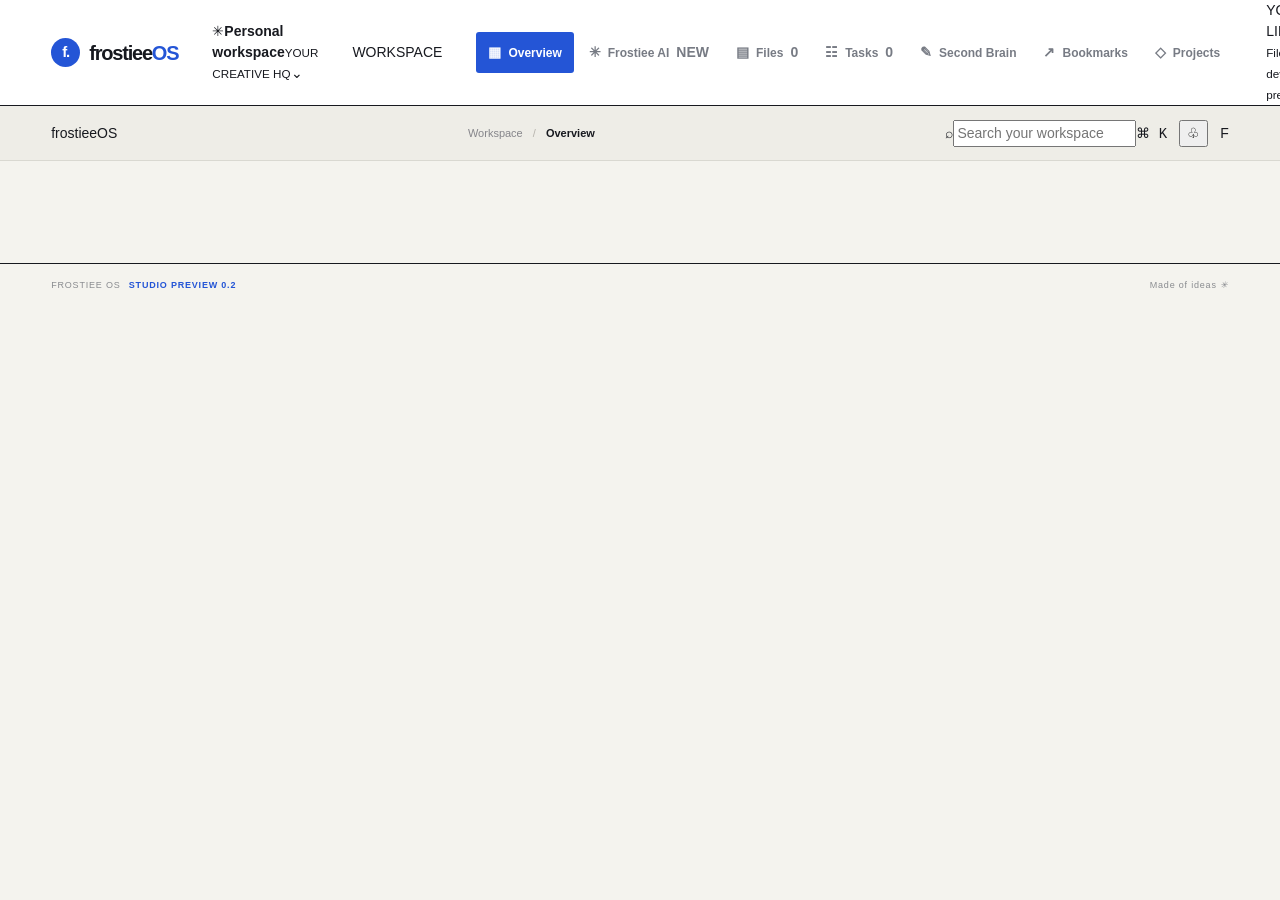
==== commit a6e0fe1f: "Redesign Frostiee OS interface" ====
--- a/frostiee-os/index.html
+++ b/frostiee-os/index.html
@@ -1,140 +1,42 @@
 <!doctype html>
 <html lang="en">
 <head>
-  <meta charset="utf-8">
-  <meta name="viewport" content="width=device-width,initial-scale=1">
-  <meta name="theme-color" content="#101d3d">
-  <meta name="description" content="Frostiee OS — your personal creative headquarters.">
-  <link rel="manifest" href="manifest.webmanifest">
-  <link rel="stylesheet" href="style.css">
-  <style>
-:root{--ink:#17191f;--muted:#777b84;--paper:#f4f3ee;--white:#fff;--blue:#2455d6;--blue2:#dce6ff;--orange:#f0784b;--line:#d9d8d1;--green:#46745c}
-*{box-sizing:border-box}
-html,body{margin:0;min-height:100%;background:var(--paper);color:var(--ink)}
-body{font:14px/1.5 Inter,-apple-system,BlinkMacSystemFont,"Segoe UI",sans-serif;-webkit-font-smoothing:antialiased}
-button,input,textarea{font:inherit}button{cursor:pointer}
-.app-shell{min-height:100vh;display:block}
-.sidebar{height:auto;min-height:0;position:relative;top:auto;padding:0 clamp(18px,4vw,64px);background:var(--white);border:0;border-bottom:1px solid var(--ink);display:flex;flex-direction:row;align-items:center;gap:34px}
-.brand{display:flex;align-items:center;gap:9px;color:var(--ink);text-decoration:none;font-size:20px;font-weight:850;letter-spacing:-1.2px;padding:17px 0}
-.brand-mark{width:29px;height:29px;display:grid;place-items:center;background:var(--blue);color:#fff;border-radius:50%;font-size:15px;font-weight:850}
-.brand-light{color:var(--blue);font-weight:850}
-.workspace-label{display:none}
-.nav{display:flex;align-items:center;gap:3px;flex:1}
-.nav-item{border:0;background:transparent;color:#777b84;text-align:left;padding:10px 12px;border-radius:3px;display:flex;align-items:center;gap:7px;font-size:12px;font-weight:650;white-space:nowrap}
-.nav-item span{font-size:14px;width:auto;color:inherit}
-.nav-item:hover{background:#f0f1f6;color:var(--blue)}
-.nav-item.active{background:var(--blue);color:#fff;box-shadow:none}
-.nav-item i{font-style:normal;margin-left:2px;font-size:10px;background:#ffffff2a;padding:1px 5px;border-radius:2px}
-.sidebar-bottom{margin:0 0 0 auto;display:flex;align-items:center;gap:10px}
-.mini-card{display:none}
-.sidebar-bottom .nav-item{padding:9px 11px}
-.main{min-width:0;display:flex;flex-direction:column}
-.topbar{height:55px;padding:0 clamp(18px,4vw,64px);border-bottom:1px solid var(--line);background:#eeede7;display:flex;align-items:center;justify-content:space-between;position:relative;top:auto;z-index:3}
-.breadcrumb{color:#85858a;font-size:11px}.breadcrumb span{padding:0 7px;color:#b6b4ad}.breadcrumb b{color:var(--ink);font-weight:750}
-.top-actions{display:flex;align-items:center;gap:12px}
-.search{width:230px;height:32px;border:1px solid #cbc9c1;background:transparent;border-radius:3px;display:flex;align-items:center;padding:0 9px;gap:7px;color:#85858a}
-.search span{font-size:17px}.search input{border:0;outline:0;background:transparent;width:100%;font-size:11px;color:var(--ink)}
-.avatar{width:27px;height:27px;display:grid;place-items:center;border-radius:50%;background:var(--orange);color:#fff;font-size:11px;font-weight:800}
-.mobile-menu{display:none;border:0;background:transparent;font-size:21px;color:var(--ink)}
-.content{width:min(1280px,100%);margin:0 auto;padding:42px clamp(18px,4vw,64px) 60px;flex:1}
-.eyebrow{font-size:9px;font-weight:850;letter-spacing:1.8px;color:var(--blue);text-transform:uppercase}
-.page-title{font:850 clamp(30px,4vw,48px)/1.02 Inter,-apple-system,sans-serif;letter-spacing:-2.5px;margin:10px 0 8px;color:var(--ink)}
-.subtitle{color:#777b84;margin:0;line-height:1.65;font-size:13px}
-.hero{position:relative;overflow:hidden;background:var(--blue);border-radius:3px;padding:35px 38px;color:#fff;box-shadow:none;margin:27px 0 24px;min-height:220px}
-.hero:after{content:"F";position:absolute;right:6%;top:-65px;font:900 280px/.9 Georgia,serif;color:#ffffff18;transform:rotate(-9deg);pointer-events:none}
-.hero .eyebrow{color:#dce6ff}
-.hero h1{font:850 clamp(28px,4vw,46px)/.98 Inter,-apple-system,sans-serif;letter-spacing:-2px;margin:13px 0 12px;max-width:610px;position:relative;z-index:1}
-.hero p{color:#e8edff;margin:0;max-width:500px;line-height:1.6;font-size:13px;position:relative;z-index:1}
-.hero-actions{display:flex;gap:8px;margin-top:23px;position:relative;z-index:1}
-.btn{border:1px solid var(--ink);border-radius:3px;padding:10px 14px;background:var(--ink);color:#fff;font-weight:750;font-size:11px}
-.btn:hover{background:#343841;border-color:#343841}
-.btn.secondary{background:transparent;color:#fff;border-color:#ffffff99}
-.section-head{display:flex;align-items:end;justify-content:space-between;margin:27px 0 12px}
-.section-head h2{font:800 18px Inter,-apple-system,sans-serif;margin:0;letter-spacing:-.6px;color:var(--ink)}
-.text-btn{border:0;background:transparent;color:var(--blue);font-weight:800;font-size:11px}
-.stats{display:grid;grid-template-columns:repeat(3,1fr);gap:0;border:1px solid var(--ink);background:var(--white)}
-.stat{padding:16px 19px;min-height:96px;border:0;border-right:1px solid var(--ink);border-radius:0;box-shadow:none;background:transparent}
-.stat:last-child{border-right:0}
-.stat-label{color:#777b84;font-size:9px;font-weight:850;letter-spacing:1px}
-.stat-value{font:850 32px/.95 Inter,-apple-system,sans-serif;margin-top:9px;color:var(--blue);letter-spacing:-1.5px}
-.stat-note{font-size:10px;color:#999ba0;margin-top:4px}
-.two-col{display:grid;grid-template-columns:1.1fr .9fr;gap:22px;margin-top:23px}
-.panel{padding:19px 0;background:transparent;border:0;border-top:2px solid var(--ink);border-radius:0;box-shadow:none}
-.panel h3{font:800 17px Inter,-apple-system,sans-serif;margin:0 0 15px;letter-spacing:-.5px}
-.empty{border:1px dashed #c9c8c1;border-radius:2px;padding:22px;text-align:center;color:#898b8f;font-size:11px;line-height:1.6}
-.empty strong{display:block;color:#343943;font-size:12px;font-weight:750;margin-bottom:3px}
-.task-list{display:grid;gap:0}
-.task-row{display:flex;gap:10px;align-items:center;padding:11px 8px;border-bottom:1px solid #deddd7;background:transparent}
-.task-row input{accent-color:var(--blue);width:14px;height:14px}
-.task-row span{font-size:12px;flex:1}.task-row.done span{text-decoration:line-through;color:#9aa1a5}
-.task-tag{font-size:9px;color:var(--blue);background:var(--blue2);padding:3px 6px;border-radius:2px}
-.quick-grid{display:grid;grid-template-columns:repeat(2,1fr);gap:0;border-top:1px solid var(--ink);border-left:1px solid var(--ink)}
-.quick{border:0;border-right:1px solid var(--ink);border-bottom:1px solid var(--ink);background:var(--white);padding:15px;text-align:left;color:var(--ink);border-radius:0}
-.quick:hover{background:var(--blue2)}
-.quick span{display:block;font-size:19px;color:var(--orange);margin-bottom:9px}
-.quick b{font-size:12px;font-weight:800}.quick small{display:block;color:#858990;font-size:10px;margin-top:3px}
-.view-head{display:flex;justify-content:space-between;align-items:center;gap:15px;margin-bottom:24px}
-.view-head .btn{white-space:nowrap;background:var(--blue);border-color:var(--blue)}
-.form-row{display:flex;gap:8px;margin:13px 0}
-.field{width:100%;border:1px solid #c9c8c1;background:#fff;border-radius:2px;padding:11px 12px;outline:none;color:var(--ink);font-size:12px}
-.field:focus{border-color:var(--blue);box-shadow:0 0 0 2px #2455d620}
-.note-grid,.bookmark-grid,.project-grid{display:grid;grid-template-columns:repeat(2,minmax(0,1fr));gap:12px}
-.item-card{padding:17px;background:#fff;border:1px solid var(--ink);border-radius:2px;box-shadow:none}
-.item-card h3{font:800 16px Inter,-apple-system,sans-serif;margin:0 0 8px;letter-spacing:-.5px}
-.item-card p{font-size:12px;color:#777b84;line-height:1.65;white-space:pre-wrap;margin:0 0 12px}
-.item-meta{display:flex;align-items:center;justify-content:space-between;color:#999ba0;font-size:10px}
-.delete{border:0;background:transparent;color:#858990;font-size:10px}.delete:hover{color:#bd4e3d}
-.bookmark-url{color:var(--blue);font-size:11px;overflow-wrap:anywhere}
-.project-card{padding:18px;background:#fff;border:1px solid var(--ink);border-radius:2px;position:relative;overflow:hidden;box-shadow:none}
-.project-card:before{content:"";position:absolute;width:5px;inset:0 auto 0 0;background:var(--orange)}
-.project-icon{width:32px;height:32px;border-radius:2px;background:var(--blue2);display:grid;place-items:center;color:var(--blue);margin-bottom:13px}
-.project-card h3{font:800 16px Inter,-apple-system,sans-serif;margin:0 0 5px;letter-spacing:-.5px}
-.project-card p{font-size:11px;color:#777b84;margin:0;line-height:1.6}
-.settings-card{max-width:700px}
-.notice{padding:14px 15px;border-radius:2px;background:#fff1e9;border:1px solid #efc6b4;color:#81513d;font-size:11px;line-height:1.65;margin-top:16px}
-.notice strong{display:block;margin-bottom:4px}
-.footer{border-top:1px solid var(--ink);padding:15px clamp(18px,4vw,64px);display:flex;justify-content:space-between;color:#898b8f;font-size:9px;letter-spacing:.8px}
-.footer b{color:var(--blue);margin-left:5px}.footer-star{color:var(--orange)}
-.toast{position:fixed;bottom:22px;left:50%;transform:translate(-50%,15px);opacity:0;background:var(--ink);color:#fff;padding:10px 14px;border-radius:3px;font-size:11px;box-shadow:none;transition:.2s;pointer-events:none;z-index:20}
-.toast.show{opacity:1;transform:translate(-50%,0)}
-@media(max-width:800px){.sidebar{gap:15px;padding-inline:16px}.brand{font-size:17px}.nav-item{padding:9px 8px;font-size:11px}.content{padding:30px 22px}.two-col{grid-template-columns:1fr}}
-@media(max-width:620px){.sidebar{display:block;padding:0 15px}.brand{padding:13px 0 9px}.nav{overflow-x:auto;padding-bottom:10px;gap:3px}.nav-item{flex:0 0 auto}.sidebar-bottom{display:none}.topbar{height:49px;padding:0 15px}.mobile-menu{display:none}.breadcrumb{font-size:10px;flex:1}.search{width:34px;border:0;background:transparent;padding:0}.search input{width:0;opacity:0}.search:focus-within{width:145px;border:1px solid var(--line);background:#fff;padding:0 8px}.search:focus-within input{width:100%;opacity:1}.content{padding:25px 15px 35px}.hero{padding:25px 20px;min-height:0}.hero:after{right:-20px;opacity:.8}.stats{grid-template-columns:repeat(3,1fr)}.stat{padding:12px 10px;min-height:78px}.stat-value{font-size:25px}.stat-label{font-size:8px}.stat-note{font-size:8px}.note-grid,.bookmark-grid,.project-grid{grid-template-columns:1fr}.view-head{align-items:flex-start}.view-head .btn{padding:9px}.footer{padding:13px 15px;font-size:8px;gap:8px}.footer span:last-child{text-align:right}.form-row{flex-direction:column}.quick-grid{gap:0}}
-
-  </style>
-  <title>Frostiee OS</title>
+<meta charset="utf-8">
+<meta name="viewport" content="width=device-width,initial-scale=1">
+<meta name="theme-color" content="#101a2d">
+<meta name="description" content="Frostiee OS — a personal creative workspace.">
+<link rel="manifest" href="manifest.webmanifest">
+<link rel="stylesheet" href="style.css">
+<title>Frostiee OS — Workspace</title>
 </head>
 <body>
-  <div class="app-shell">
-    <aside class="sidebar" id="sidebar">
-      <a class="brand" href="#" aria-label="Frostiee OS home"><span class="brand-mark">F</span><span>Frostiee<span class="brand-light"> OS</span></span></a>
-      <div class="workspace-label">WORKSPACE</div>
-      <nav class="nav" aria-label="Main navigation">
-        <button class="nav-item active" data-view="home"><span>⌂</span> Home</button>
-        <button class="nav-item" data-view="tasks"><span>✓</span> Tasks <i id="task-count">0</i></button>
-        <button class="nav-item" data-view="notes"><span>▤</span> Second Brain</button>
-        <button class="nav-item" data-view="bookmarks"><span>↗</span> Bookmarks</button>
-        <button class="nav-item" data-view="projects"><span>◇</span> Projects</button>
-      </nav>
-      <div class="sidebar-bottom">
-        <div class="mini-card"><span class="mini-orb"></span><div><b>Frostiee OS Alpha</b><small>Local-first preview</small></div></div>
-        <button class="nav-item" data-view="settings"><span>⚙</span> Settings</button>
-      </div>
-    </aside>
-
-    <main class="main">
-      <header class="topbar">
-        <button class="mobile-menu" id="mobile-menu" aria-label="Open navigation">☰</button>
-        <div class="breadcrumb">Your space <span>/</span> <b id="crumb">Home</b></div>
-        <div class="top-actions">
-          <label class="search"><span>⌕</span><input id="global-search" type="search" placeholder="Search your space..." autocomplete="off"></label>
-          <div class="avatar" title="Tymofii">T</div>
-        </div>
-      </header>
-      <section class="content" id="content" aria-live="polite"></section>
-      <footer class="footer"><span>FROSTIEE OS <b>0.1.0 ALPHA</b></span><span>Made for ideas that go places <span class="footer-star">✦</span></span></footer>
-    </main>
+<div class="app-shell">
+<aside class="sidebar" id="sidebar">
+  <a class="brand" href="#" data-go="home"><span class="brand-mark">f.</span><span>frostiee<span class="brand-light">OS</span></span></a>
+  <div class="workspace-switch"><span class="workspace-icon">✳</span><span><b>Personal workspace</b><small>YOUR CREATIVE HQ</small></span><span class="switch-arrow">⌄</span></div>
+  <div class="nav-label">WORKSPACE</div>
+  <nav class="nav">
+    <button class="nav-item active" data-view="home"><span class="nav-icon">▦</span>Overview</button>
+    <button class="nav-item" data-view="ai"><span class="nav-icon ai-icon">✳</span>Frostiee AI<span class="nav-pill">NEW</span></button>
+    <button class="nav-item" data-view="files"><span class="nav-icon">▤</span>Files<span class="nav-count" id="file-count">0</span></button>
+    <button class="nav-item" data-view="tasks"><span class="nav-icon">☷</span>Tasks<span class="nav-count" id="task-count">0</span></button>
+    <button class="nav-item" data-view="notes"><span class="nav-icon">✎</span>Second Brain</button>
+    <button class="nav-item" data-view="bookmarks"><span class="nav-icon">↗</span>Bookmarks</button>
+    <button class="nav-item" data-view="projects"><span class="nav-icon">◇</span>Projects</button>
+  </nav>
+  <div class="sidebar-bottom">
+    <div class="storage-card"><div class="storage-top"><span>YOUR LIBRARY</span><span>LOCAL</span></div><div class="storage-bar"><i></i></div><small>Files stay on this device in this preview</small></div>
+    <button class="nav-item" data-view="settings"><span class="nav-icon">⚙</span>Settings</button>
+    <div class="profile"><div class="profile-avatar">F</div><div><b>Frostiee</b><small>Personal account</small></div><span class="profile-dots">···</span></div>
   </div>
-  <div class="toast" id="toast" role="status"></div>
-  <script src="app.js"></script>
-</body>
-</html>+</aside>
+<main class="main">
+<header class="topbar"><div class="mobile-brand">frostiee<span>OS</span></div><div class="breadcrumb">Workspace <span>/</span> <b id="crumb">Overview</b></div><div class="top-actions"><label class="global-search"><span>⌕</span><input id="global-search" type="search" placeholder="Search your workspace"><kbd>⌘ K</kbd></label><button class="icon-button" title="Notifications">♧</button><div class="top-avatar">F</div></div></header>
+<section class="content" id="content" aria-live="polite"></section>
+<footer class="footer"><span>FROSTIEE OS <b>STUDIO PREVIEW 0.2</b></span><span>Made of ideas <i>✳</i></span></footer>
+</main>
+</div>
+<div class="toast" id="toast" role="status"></div>
+<input id="file-picker" type="file" multiple hidden accept=".pdf,.doc,.docx,.txt,.md,.ppt,.pptx,.csv,.xls,.xlsx,.png,.jpg,.jpeg">
+<script src="app.js"></script>
+</body></html>
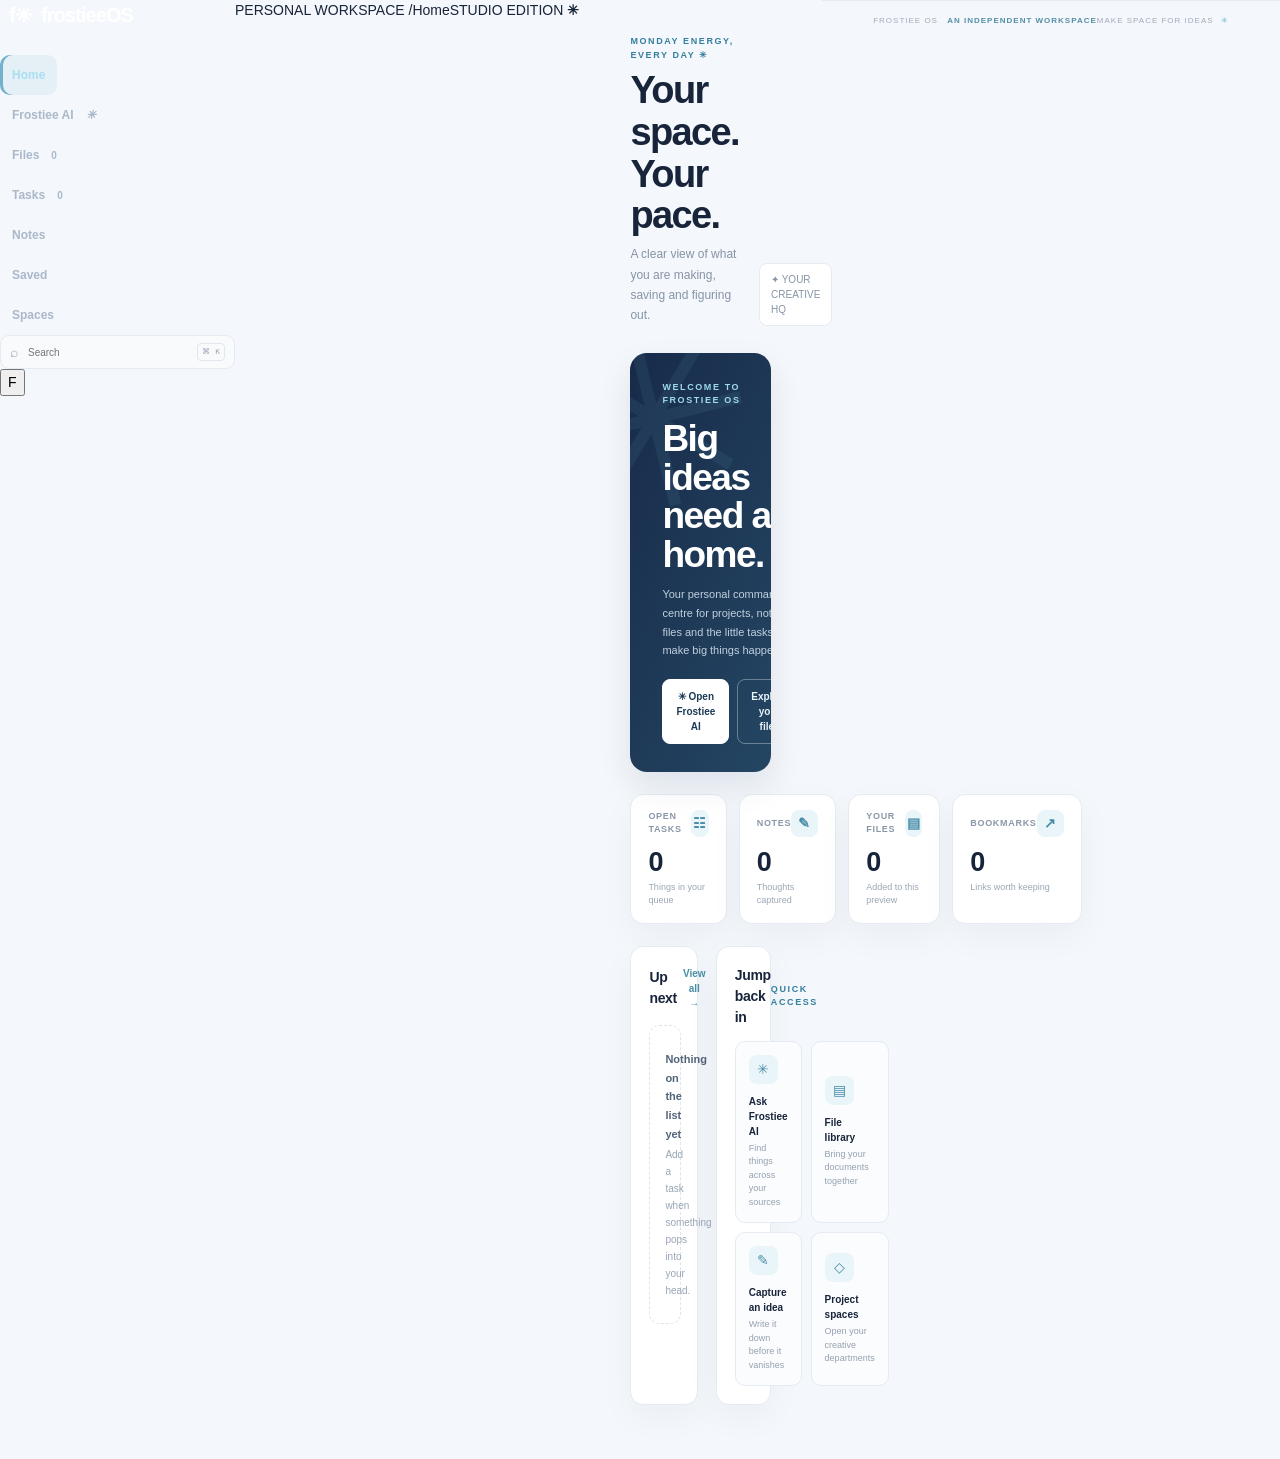
==== commit 3806289d: "Replace Frostiee OS with a completely new horizontal studio interface" ====
--- a/frostiee-os/index.html
+++ b/frostiee-os/index.html
@@ -1,42 +1,9 @@
 <!doctype html>
-<html lang="en">
-<head>
-<meta charset="utf-8">
-<meta name="viewport" content="width=device-width,initial-scale=1">
-<meta name="theme-color" content="#101a2d">
-<meta name="description" content="Frostiee OS — a personal creative workspace.">
-<link rel="manifest" href="manifest.webmanifest">
-<link rel="stylesheet" href="style.css">
-<title>Frostiee OS — Workspace</title>
-</head>
-<body>
-<div class="app-shell">
-<aside class="sidebar" id="sidebar">
-  <a class="brand" href="#" data-go="home"><span class="brand-mark">f.</span><span>frostiee<span class="brand-light">OS</span></span></a>
-  <div class="workspace-switch"><span class="workspace-icon">✳</span><span><b>Personal workspace</b><small>YOUR CREATIVE HQ</small></span><span class="switch-arrow">⌄</span></div>
-  <div class="nav-label">WORKSPACE</div>
-  <nav class="nav">
-    <button class="nav-item active" data-view="home"><span class="nav-icon">▦</span>Overview</button>
-    <button class="nav-item" data-view="ai"><span class="nav-icon ai-icon">✳</span>Frostiee AI<span class="nav-pill">NEW</span></button>
-    <button class="nav-item" data-view="files"><span class="nav-icon">▤</span>Files<span class="nav-count" id="file-count">0</span></button>
-    <button class="nav-item" data-view="tasks"><span class="nav-icon">☷</span>Tasks<span class="nav-count" id="task-count">0</span></button>
-    <button class="nav-item" data-view="notes"><span class="nav-icon">✎</span>Second Brain</button>
-    <button class="nav-item" data-view="bookmarks"><span class="nav-icon">↗</span>Bookmarks</button>
-    <button class="nav-item" data-view="projects"><span class="nav-icon">◇</span>Projects</button>
-  </nav>
-  <div class="sidebar-bottom">
-    <div class="storage-card"><div class="storage-top"><span>YOUR LIBRARY</span><span>LOCAL</span></div><div class="storage-bar"><i></i></div><small>Files stay on this device in this preview</small></div>
-    <button class="nav-item" data-view="settings"><span class="nav-icon">⚙</span>Settings</button>
-    <div class="profile"><div class="profile-avatar">F</div><div><b>Frostiee</b><small>Personal account</small></div><span class="profile-dots">···</span></div>
-  </div>
-</aside>
-<main class="main">
-<header class="topbar"><div class="mobile-brand">frostiee<span>OS</span></div><div class="breadcrumb">Workspace <span>/</span> <b id="crumb">Overview</b></div><div class="top-actions"><label class="global-search"><span>⌕</span><input id="global-search" type="search" placeholder="Search your workspace"><kbd>⌘ K</kbd></label><button class="icon-button" title="Notifications">♧</button><div class="top-avatar">F</div></div></header>
-<section class="content" id="content" aria-live="polite"></section>
-<footer class="footer"><span>FROSTIEE OS <b>STUDIO PREVIEW 0.2</b></span><span>Made of ideas <i>✳</i></span></footer>
-</main>
-</div>
-<div class="toast" id="toast" role="status"></div>
-<input id="file-picker" type="file" multiple hidden accept=".pdf,.doc,.docx,.txt,.md,.ppt,.pptx,.csv,.xls,.xlsx,.png,.jpg,.jpeg">
-<script src="app.js"></script>
-</body></html>+<html lang="en"><head><meta charset="utf-8"><meta name="viewport" content="width=device-width,initial-scale=1"><meta name="theme-color" content="#edf3f6"><meta name="description" content="Frostiee OS — your creative workspace."><link rel="manifest" href="manifest.webmanifest"><link rel="stylesheet" href="style.css"><title>Frostiee OS — Creative workspace</title></head>
+<body><div class="app-shell">
+<header class="masthead"><a class="brand" href="#" data-go="home"><span class="brand-symbol">f<span>✳</span></span><span class="brand-name">frostiee<span>OS</span></span></a>
+<nav class="main-nav" aria-label="Workspace"><button class="nav-item active" data-view="home">Home</button><button class="nav-item" data-view="ai">Frostiee AI <i>✳</i></button><button class="nav-item" data-view="files">Files <small id="file-count">0</small></button><button class="nav-item" data-view="tasks">Tasks <small id="task-count">0</small></button><button class="nav-item" data-view="notes">Notes</button><button class="nav-item" data-view="bookmarks">Saved</button><button class="nav-item" data-view="projects">Spaces</button></nav>
+<div class="mast-actions"><label class="global-search"><span>⌕</span><input id="global-search" type="search" placeholder="Search"><kbd>⌘ K</kbd></label><button class="avatar" title="Frostiee profile">F</button></div></header>
+<div class="workspace-strip"><span class="live-dot"></span> PERSONAL WORKSPACE <span class="strip-divider">/</span><span id="crumb">Home</span><span class="strip-right">STUDIO EDITION <b>✳</b></span></div>
+<main class="main"><section class="content" id="content" aria-live="polite"></section></main><footer class="footer"><span>FROSTIEE OS <b>AN INDEPENDENT WORKSPACE</b></span><span>MAKE SPACE FOR IDEAS <i>✳</i></span></footer></div>
+<div class="toast" id="toast" role="status"></div><input id="file-picker" type="file" multiple hidden accept=".pdf,.doc,.docx,.txt,.md,.ppt,.pptx,.csv,.xls,.xlsx,.png,.jpg,.jpeg"><script src="app.js"></script></body></html>
--- a/frostiee-os/style.css
+++ b/frostiee-os/style.css
@@ -1,91 +1,5 @@
-:root{--ink:#17191f;--muted:#777b84;--paper:#f4f3ee;--white:#fff;--blue:#2455d6;--blue2:#dce6ff;--orange:#f0784b;--line:#d9d8d1;--green:#46745c}
-*{box-sizing:border-box}
-html,body{margin:0;min-height:100%;background:var(--paper);color:var(--ink)}
-body{font:14px/1.5 Inter,-apple-system,BlinkMacSystemFont,"Segoe UI",sans-serif;-webkit-font-smoothing:antialiased}
-button,input,textarea{font:inherit}button{cursor:pointer}
-.app-shell{min-height:100vh;display:block}
-.sidebar{height:auto;min-height:0;position:relative;top:auto;padding:0 clamp(18px,4vw,64px);background:var(--white);border:0;border-bottom:1px solid var(--ink);display:flex;flex-direction:row;align-items:center;gap:34px}
-.brand{display:flex;align-items:center;gap:9px;color:var(--ink);text-decoration:none;font-size:20px;font-weight:850;letter-spacing:-1.2px;padding:17px 0}
-.brand-mark{width:29px;height:29px;display:grid;place-items:center;background:var(--blue);color:#fff;border-radius:50%;font-size:15px;font-weight:850}
-.brand-light{color:var(--blue);font-weight:850}
-.workspace-label{display:none}
-.nav{display:flex;align-items:center;gap:3px;flex:1}
-.nav-item{border:0;background:transparent;color:#777b84;text-align:left;padding:10px 12px;border-radius:3px;display:flex;align-items:center;gap:7px;font-size:12px;font-weight:650;white-space:nowrap}
-.nav-item span{font-size:14px;width:auto;color:inherit}
-.nav-item:hover{background:#f0f1f6;color:var(--blue)}
-.nav-item.active{background:var(--blue);color:#fff;box-shadow:none}
-.nav-item i{font-style:normal;margin-left:2px;font-size:10px;background:#ffffff2a;padding:1px 5px;border-radius:2px}
-.sidebar-bottom{margin:0 0 0 auto;display:flex;align-items:center;gap:10px}
-.mini-card{display:none}
-.sidebar-bottom .nav-item{padding:9px 11px}
-.main{min-width:0;display:flex;flex-direction:column}
-.topbar{height:55px;padding:0 clamp(18px,4vw,64px);border-bottom:1px solid var(--line);background:#eeede7;display:flex;align-items:center;justify-content:space-between;position:relative;top:auto;z-index:3}
-.breadcrumb{color:#85858a;font-size:11px}.breadcrumb span{padding:0 7px;color:#b6b4ad}.breadcrumb b{color:var(--ink);font-weight:750}
-.top-actions{display:flex;align-items:center;gap:12px}
-.search{width:230px;height:32px;border:1px solid #cbc9c1;background:transparent;border-radius:3px;display:flex;align-items:center;padding:0 9px;gap:7px;color:#85858a}
-.search span{font-size:17px}.search input{border:0;outline:0;background:transparent;width:100%;font-size:11px;color:var(--ink)}
-.avatar{width:27px;height:27px;display:grid;place-items:center;border-radius:50%;background:var(--orange);color:#fff;font-size:11px;font-weight:800}
-.mobile-menu{display:none;border:0;background:transparent;font-size:21px;color:var(--ink)}
-.content{width:min(1280px,100%);margin:0 auto;padding:42px clamp(18px,4vw,64px) 60px;flex:1}
-.eyebrow{font-size:9px;font-weight:850;letter-spacing:1.8px;color:var(--blue);text-transform:uppercase}
-.page-title{font:850 clamp(30px,4vw,48px)/1.02 Inter,-apple-system,sans-serif;letter-spacing:-2.5px;margin:10px 0 8px;color:var(--ink)}
-.subtitle{color:#777b84;margin:0;line-height:1.65;font-size:13px}
-.hero{position:relative;overflow:hidden;background:var(--blue);border-radius:3px;padding:35px 38px;color:#fff;box-shadow:none;margin:27px 0 24px;min-height:220px}
-.hero:after{content:"F";position:absolute;right:6%;top:-65px;font:900 280px/.9 Georgia,serif;color:#ffffff18;transform:rotate(-9deg);pointer-events:none}
-.hero .eyebrow{color:#dce6ff}
-.hero h1{font:850 clamp(28px,4vw,46px)/.98 Inter,-apple-system,sans-serif;letter-spacing:-2px;margin:13px 0 12px;max-width:610px;position:relative;z-index:1}
-.hero p{color:#e8edff;margin:0;max-width:500px;line-height:1.6;font-size:13px;position:relative;z-index:1}
-.hero-actions{display:flex;gap:8px;margin-top:23px;position:relative;z-index:1}
-.btn{border:1px solid var(--ink);border-radius:3px;padding:10px 14px;background:var(--ink);color:#fff;font-weight:750;font-size:11px}
-.btn:hover{background:#343841;border-color:#343841}
-.btn.secondary{background:transparent;color:#fff;border-color:#ffffff99}
-.section-head{display:flex;align-items:end;justify-content:space-between;margin:27px 0 12px}
-.section-head h2{font:800 18px Inter,-apple-system,sans-serif;margin:0;letter-spacing:-.6px;color:var(--ink)}
-.text-btn{border:0;background:transparent;color:var(--blue);font-weight:800;font-size:11px}
-.stats{display:grid;grid-template-columns:repeat(3,1fr);gap:0;border:1px solid var(--ink);background:var(--white)}
-.stat{padding:16px 19px;min-height:96px;border:0;border-right:1px solid var(--ink);border-radius:0;box-shadow:none;background:transparent}
-.stat:last-child{border-right:0}
-.stat-label{color:#777b84;font-size:9px;font-weight:850;letter-spacing:1px}
-.stat-value{font:850 32px/.95 Inter,-apple-system,sans-serif;margin-top:9px;color:var(--blue);letter-spacing:-1.5px}
-.stat-note{font-size:10px;color:#999ba0;margin-top:4px}
-.two-col{display:grid;grid-template-columns:1.1fr .9fr;gap:22px;margin-top:23px}
-.panel{padding:19px 0;background:transparent;border:0;border-top:2px solid var(--ink);border-radius:0;box-shadow:none}
-.panel h3{font:800 17px Inter,-apple-system,sans-serif;margin:0 0 15px;letter-spacing:-.5px}
-.empty{border:1px dashed #c9c8c1;border-radius:2px;padding:22px;text-align:center;color:#898b8f;font-size:11px;line-height:1.6}
-.empty strong{display:block;color:#343943;font-size:12px;font-weight:750;margin-bottom:3px}
-.task-list{display:grid;gap:0}
-.task-row{display:flex;gap:10px;align-items:center;padding:11px 8px;border-bottom:1px solid #deddd7;background:transparent}
-.task-row input{accent-color:var(--blue);width:14px;height:14px}
-.task-row span{font-size:12px;flex:1}.task-row.done span{text-decoration:line-through;color:#9aa1a5}
-.task-tag{font-size:9px;color:var(--blue);background:var(--blue2);padding:3px 6px;border-radius:2px}
-.quick-grid{display:grid;grid-template-columns:repeat(2,1fr);gap:0;border-top:1px solid var(--ink);border-left:1px solid var(--ink)}
-.quick{border:0;border-right:1px solid var(--ink);border-bottom:1px solid var(--ink);background:var(--white);padding:15px;text-align:left;color:var(--ink);border-radius:0}
-.quick:hover{background:var(--blue2)}
-.quick span{display:block;font-size:19px;color:var(--orange);margin-bottom:9px}
-.quick b{font-size:12px;font-weight:800}.quick small{display:block;color:#858990;font-size:10px;margin-top:3px}
-.view-head{display:flex;justify-content:space-between;align-items:center;gap:15px;margin-bottom:24px}
-.view-head .btn{white-space:nowrap;background:var(--blue);border-color:var(--blue)}
-.form-row{display:flex;gap:8px;margin:13px 0}
-.field{width:100%;border:1px solid #c9c8c1;background:#fff;border-radius:2px;padding:11px 12px;outline:none;color:var(--ink);font-size:12px}
-.field:focus{border-color:var(--blue);box-shadow:0 0 0 2px #2455d620}
-.note-grid,.bookmark-grid,.project-grid{display:grid;grid-template-columns:repeat(2,minmax(0,1fr));gap:12px}
-.item-card{padding:17px;background:#fff;border:1px solid var(--ink);border-radius:2px;box-shadow:none}
-.item-card h3{font:800 16px Inter,-apple-system,sans-serif;margin:0 0 8px;letter-spacing:-.5px}
-.item-card p{font-size:12px;color:#777b84;line-height:1.65;white-space:pre-wrap;margin:0 0 12px}
-.item-meta{display:flex;align-items:center;justify-content:space-between;color:#999ba0;font-size:10px}
-.delete{border:0;background:transparent;color:#858990;font-size:10px}.delete:hover{color:#bd4e3d}
-.bookmark-url{color:var(--blue);font-size:11px;overflow-wrap:anywhere}
-.project-card{padding:18px;background:#fff;border:1px solid var(--ink);border-radius:2px;position:relative;overflow:hidden;box-shadow:none}
-.project-card:before{content:"";position:absolute;width:5px;inset:0 auto 0 0;background:var(--orange)}
-.project-icon{width:32px;height:32px;border-radius:2px;background:var(--blue2);display:grid;place-items:center;color:var(--blue);margin-bottom:13px}
-.project-card h3{font:800 16px Inter,-apple-system,sans-serif;margin:0 0 5px;letter-spacing:-.5px}
-.project-card p{font-size:11px;color:#777b84;margin:0;line-height:1.6}
-.settings-card{max-width:700px}
-.notice{padding:14px 15px;border-radius:2px;background:#fff1e9;border:1px solid #efc6b4;color:#81513d;font-size:11px;line-height:1.65;margin-top:16px}
-.notice strong{display:block;margin-bottom:4px}
-.footer{border-top:1px solid var(--ink);padding:15px clamp(18px,4vw,64px);display:flex;justify-content:space-between;color:#898b8f;font-size:9px;letter-spacing:.8px}
-.footer b{color:var(--blue);margin-left:5px}.footer-star{color:var(--orange)}
-.toast{position:fixed;bottom:22px;left:50%;transform:translate(-50%,15px);opacity:0;background:var(--ink);color:#fff;padding:10px 14px;border-radius:3px;font-size:11px;box-shadow:none;transition:.2s;pointer-events:none;z-index:20}
-.toast.show{opacity:1;transform:translate(-50%,0)}
-@media(max-width:800px){.sidebar{gap:15px;padding-inline:16px}.brand{font-size:17px}.nav-item{padding:9px 8px;font-size:11px}.content{padding:30px 22px}.two-col{grid-template-columns:1fr}}
-@media(max-width:620px){.sidebar{display:block;padding:0 15px}.brand{padding:13px 0 9px}.nav{overflow-x:auto;padding-bottom:10px;gap:3px}.nav-item{flex:0 0 auto}.sidebar-bottom{display:none}.topbar{height:49px;padding:0 15px}.mobile-menu{display:none}.breadcrumb{font-size:10px;flex:1}.search{width:34px;border:0;background:transparent;padding:0}.search input{width:0;opacity:0}.search:focus-within{width:145px;border:1px solid var(--line);background:#fff;padding:0 8px}.search:focus-within input{width:100%;opacity:1}.content{padding:25px 15px 35px}.hero{padding:25px 20px;min-height:0}.hero:after{right:-20px;opacity:.8}.stats{grid-template-columns:repeat(3,1fr)}.stat{padding:12px 10px;min-height:78px}.stat-value{font-size:25px}.stat-label{font-size:8px}.stat-note{font-size:8px}.note-grid,.bookmark-grid,.project-grid{grid-template-columns:1fr}.view-head{align-items:flex-start}.view-head .btn{padding:9px}.footer{padding:13px 15px;font-size:8px;gap:8px}.footer span:last-child{text-align:right}.form-row{flex-direction:column}.quick-grid{gap:0}}
+:root{--bg:#f4f7fb;--paper:#fff;--ink:#17243a;--muted:#8793a5;--line:#e5ebf2;--navy:#101a2d;--navy2:#18263d;--blue:#72b1cc;--blue-dark:#347f9e;--ice:#eaf5f9;--purple:#8b83df;--green:#4b9b80;--orange:#f1a16e;--shadow:0 12px 35px #1a35500b}
+*{box-sizing:border-box}html,body{margin:0;min-height:100%;background:var(--bg);color:var(--ink)}body{font:14px/1.5 Inter,-apple-system,BlinkMacSystemFont,"Segoe UI",sans-serif;-webkit-font-smoothing:antialiased}button,input,textarea{font:inherit}button{cursor:pointer}.app-shell{min-height:100vh;display:flex}.sidebar{width:248px;flex:0 0 248px;background:var(--navy);color:#dce7f4;min-height:100vh;padding:24px 16px 17px;display:flex;flex-direction:column;position:sticky;top:0;height:100vh}.brand{display:flex;align-items:center;gap:10px;color:white;text-decoration:none;font-size:20px;font-weight:850;letter-spacing:-.9px;padding:0 9px 25px}.brand-mark{height:34px;width:34px;border-radius:11px;background:var(--blue);color:#102139;display:grid;place-items:center;font-size:21px;font-weight:900}.brand-light{color:var(--blue);margin-left:3px}.workspace-switch{display:flex;align-items:center;gap:10px;padding:11px 10px;background:#ffffff0c;border:1px solid #ffffff14;border-radius:12px;margin-bottom:25px}.workspace-icon{height:30px;width:30px;border-radius:9px;background:#72b1cc25;color:var(--blue);display:grid;place-items:center}.workspace-switch b,.workspace-switch small{display:block}.workspace-switch b{font-size:11px;color:#f4f7fb}.workspace-switch small{font-size:8px;letter-spacing:1.1px;color:#8191a8;margin-top:2px}.switch-arrow{margin-left:auto;color:#8191a8}.nav-label{font-size:9px;font-weight:800;letter-spacing:1.5px;color:#73839a;padding:0 12px 9px}.nav{display:grid;gap:4px}.nav-item{border:0;background:transparent;color:#aab8ca;padding:11px 12px;border-radius:10px;display:flex;align-items:center;gap:12px;text-align:left;font-size:12px;font-weight:600;transition:.16s}.nav-item:hover{background:#ffffff0b;color:white}.nav-item.active{background:#72b1cc1d;color:#a8dff2;box-shadow:inset 3px 0 var(--blue)}.nav-icon{width:18px;text-align:center;font-size:16px;color:#91a4bb}.active .nav-icon{color:var(--blue)}.ai-icon{color:#b4aef8}.nav-pill{margin-left:auto;background:#8b83df2c;color:#c6c1ff;border-radius:5px;padding:2px 5px;font-size:8px;letter-spacing:.5px}.nav-count{margin-left:auto;color:#8292a8;font-size:10px}.sidebar-bottom{margin-top:auto}.storage-card{padding:12px 11px 13px;background:#ffffff08;border:1px solid #ffffff12;border-radius:11px;margin-bottom:12px}.storage-top{display:flex;justify-content:space-between;font-size:8px;letter-spacing:1px;color:#8b9bb0;font-weight:800}.storage-top span+span{color:#91c9dc}.storage-bar{height:4px;background:#ffffff17;border-radius:9px;margin:10px 0 8px}.storage-bar i{display:block;width:13%;height:100%;background:var(--blue);border-radius:9px}.storage-card small{font-size:9px;color:#7889a0}.profile{display:flex;align-items:center;gap:9px;padding:17px 7px 0;border-top:1px solid #ffffff15;margin-top:12px}.profile-avatar,.top-avatar{display:grid;place-items:center;background:var(--blue);color:#14263b;font-weight:850;border-radius:50%}.profile-avatar{width:30px;height:30px}.profile b,.profile small{display:block}.profile b{font-size:11px;color:#f3f6fa}.profile small{font-size:9px;color:#8292a8}.profile-dots{margin-left:auto;color:#8d9bb0}.main{min-width:0;flex:1;display:flex;flex-direction:column}.topbar{height:68px;background:#ffffffd9;border-bottom:1px solid var(--line);display:flex;align-items:center;justify-content:space-between;padding:0 clamp(22px,4vw,58px);position:sticky;top:0;z-index:4;backdrop-filter:blur(12px)}.breadcrumb{font-size:11px;color:#9aa5b4}.breadcrumb span{padding:0 9px;color:#c1cbd5}.breadcrumb b{color:#43536a}.top-actions{display:flex;align-items:center;gap:14px}.global-search{width:235px;height:34px;border:1px solid var(--line);background:#f8fafc;border-radius:9px;display:flex;align-items:center;gap:8px;padding:0 9px;color:#9aa7b7}.global-search input{width:100%;border:0;outline:0;background:transparent;font-size:10px;color:var(--ink)}.global-search kbd{white-space:nowrap;border:1px solid #e1e7ee;border-radius:4px;padding:2px 4px;font-size:8px;color:#9aa5b4}.icon-button{width:32px;height:32px;border:1px solid var(--line);border-radius:9px;background:white;color:#728197}.top-avatar{width:30px;height:30px;font-size:11px}.mobile-brand{display:none}.content{width:min(1440px,100%);margin:0 auto;padding:35px clamp(22px,4vw,58px) 54px;flex:1}.eyebrow{font-size:9px;font-weight:850;letter-spacing:1.6px;color:var(--blue-dark);text-transform:uppercase}.page-title{font-size:clamp(27px,3.2vw,38px);line-height:1.1;letter-spacing:-1.6px;margin:8px 0 7px;font-weight:820;color:var(--ink)}.subtitle{font-size:12px;color:var(--muted);margin:0;line-height:1.7}.welcome-row{display:flex;align-items:flex-end;justify-content:space-between;gap:20px}.date-chip{font-size:10px;color:#8794a6;background:#fff;border:1px solid var(--line);border-radius:8px;padding:8px 11px}.hero{display:grid;grid-template-columns:1.2fr .8fr;align-items:center;gap:15px;position:relative;overflow:hidden;margin:27px 0 22px;padding:28px 32px;background:linear-gradient(115deg,#172b49,#244663);border-radius:17px;color:#fff;min-height:205px;box-shadow:0 14px 32px #1d3b581a}.hero:after{content:"✳";position:absolute;right:9%;top:-52px;font-size:245px;line-height:1;color:#72b1cc18;transform:rotate(-14deg)}.hero-copy{position:relative;z-index:1}.hero .eyebrow{color:#9ed8ec}.hero h1{font-size:clamp(25px,3vw,37px);letter-spacing:-1.5px;line-height:1.05;margin:12px 0 10px;max-width:520px}.hero p{font-size:11px;color:#c1d0df;max-width:430px;line-height:1.7;margin:0}.hero-actions{display:flex;gap:8px;margin-top:19px}.hero-art{height:155px;position:relative;z-index:1;display:grid;place-items:center}.orbit{width:145px;height:145px;border:1px solid #a4d9eb55;border-radius:50%;display:grid;place-items:center;position:relative}.orbit:before,.orbit:after{content:"";position:absolute;border:1px solid #a4d9eb35;border-radius:50%;inset:17px}.orbit:after{inset:36px}.orbit-core{width:58px;height:58px;border-radius:18px;background:linear-gradient(145deg,#a8e1f1,#5a9ebd);display:grid;place-items:center;color:#15314c;font-size:29px;box-shadow:0 0 35px #72b1cc70;transform:rotate(-9deg)}.orbit-dot{position:absolute;width:10px;height:10px;border-radius:50%;background:#f4b18a;top:15px;right:25px;box-shadow:0 0 15px #f4b18a}.btn{border:1px solid var(--blue-dark);border-radius:8px;padding:9px 13px;background:var(--blue-dark);color:white;font-size:10px;font-weight:750}.btn:hover{filter:brightness(1.08)}.btn.light{background:white;border-color:white;color:#1c3a55}.btn.ghost{background:transparent;border-color:#ffffff55;color:#e9f5fa}.btn.soft{background:var(--ice);border-color:#d9edf4;color:#397d99}.btn.dark{background:var(--navy);border-color:var(--navy)}.stats{display:grid;grid-template-columns:repeat(4,1fr);gap:12px}.stat{background:white;border:1px solid var(--line);border-radius:13px;padding:15px 17px;box-shadow:var(--shadow)}.stat-top{display:flex;justify-content:space-between;align-items:center;color:#8a97a8;font-size:9px;font-weight:750;letter-spacing:.7px}.stat-icon{width:27px;height:27px;display:grid;place-items:center;border-radius:8px;background:var(--ice);color:#478da8;font-size:14px}.stat-value{font-size:27px;line-height:1;font-weight:800;letter-spacing:-1px;margin-top:12px}.stat-note{font-size:9px;color:#9ba6b5;margin-top:5px}.dashboard-grid{display:grid;grid-template-columns:1.1fr .9fr;gap:18px;margin-top:22px}.panel{background:white;border:1px solid var(--line);border-radius:13px;padding:18px;box-shadow:var(--shadow);min-width:0}.panel-head{display:flex;justify-content:space-between;align-items:center;margin-bottom:13px}.panel-head h2,.panel h2{font-size:14px;letter-spacing:-.3px;margin:0;font-weight:800}.muted-link,.text-btn{border:0;background:transparent;color:#478da8;font-size:10px;font-weight:750}.empty{border:1px dashed #dce4ec;border-radius:10px;padding:24px 15px;text-align:center;color:#98a5b4;font-size:10px;line-height:1.7}.empty strong{display:block;color:#52647b;font-size:11px;margin-bottom:3px}.task-list{display:grid}.task-row{display:flex;align-items:center;gap:10px;padding:10px 2px;border-bottom:1px solid #eff2f6;font-size:11px}.task-row:last-child{border:0}.task-row input{accent-color:#4e9bb8}.task-row span{flex:1}.task-row.done span{text-decoration:line-through;color:#aab4c0}.task-tag{font-size:8px;padding:3px 6px;background:#edf6f8;color:#54899c;border-radius:5px}.quick-grid{display:grid;grid-template-columns:repeat(2,1fr);gap:9px}.quick{border:1px solid var(--line);border-radius:10px;background:#fbfcfe;padding:13px;text-align:left;color:var(--ink)}.quick:hover{border-color:#a9d2e0;background:#f2f9fb}.quick-icon{width:29px;height:29px;border-radius:8px;background:var(--ice);color:#478da8;display:grid;place-items:center;margin-bottom:10px}.quick b,.quick small{display:block}.quick b{font-size:10px}.quick small{font-size:9px;color:#95a1b0;margin-top:3px}.view-head{display:flex;align-items:flex-end;justify-content:space-between;gap:15px;margin-bottom:23px}.view-head .btn{white-space:nowrap}.form-row{display:flex;gap:8px;margin:13px 0}.field{width:100%;border:1px solid var(--line);background:#fbfcfe;border-radius:8px;padding:11px 12px;outline:0;color:var(--ink);font-size:11px}.field:focus{border-color:#78b9d0;box-shadow:0 0 0 3px #72b1cc20}.note-grid,.bookmark-grid,.project-grid{display:grid;grid-template-columns:repeat(2,minmax(0,1fr));gap:12px}.item-card,.project-card{padding:16px;background:white;border:1px solid var(--line);border-radius:12px;box-shadow:var(--shadow)}.item-card h3,.project-card h3{font-size:13px;margin:0 0 7px}.item-card p,.project-card p{font-size:10px;color:#8491a2;line-height:1.7;white-space:pre-wrap;margin:0 0 12px}.item-meta{display:flex;justify-content:space-between;align-items:center;color:#9ba6b5;font-size:9px}.delete{border:0;background:transparent;color:#9aa5b4;font-size:9px}.delete:hover{color:#bd5b5b}.bookmark-url{color:#438ba7;font-size:10px;overflow-wrap:anywhere}.project-card{position:relative;overflow:hidden}.project-icon{width:35px;height:35px;border-radius:10px;background:var(--ice);color:#438ba7;display:grid;place-items:center;margin-bottom:12px;font-size:16px}.notice{padding:13px 15px;background:#fff8ef;border:1px solid #f5e3cb;border-radius:10px;color:#946e48;font-size:10px;line-height:1.7;margin-top:14px}.notice strong{display:block;color:#8a6136;margin-bottom:3px}.footer{padding:14px clamp(22px,4vw,58px);border-top:1px solid var(--line);display:flex;justify-content:space-between;color:#a0aaba;font-size:8px;letter-spacing:1px}.footer b{color:#548fa7;margin-left:6px}.footer i{font-style:normal;color:#73b4ce;margin-left:4px}.toast{position:fixed;bottom:22px;left:50%;transform:translate(-50%,15px);opacity:0;background:#17243a;color:white;padding:10px 15px;border-radius:9px;font-size:10px;box-shadow:0 8px 30px #17243a30;transition:.2s;pointer-events:none;z-index:20}.toast.show{opacity:1;transform:translate(-50%,0)}
+/* AI workspace */.ai-layout{display:grid;grid-template-columns:minmax(0,1fr) 265px;gap:16px;align-items:start}.chat-panel{background:white;border:1px solid var(--line);border-radius:15px;overflow:hidden;box-shadow:var(--shadow)}.chat-head{padding:15px 18px;border-bottom:1px solid var(--line);display:flex;align-items:center;gap:10px}.ai-mark{width:34px;height:34px;border-radius:11px;background:#eeedff;color:#756bd0;display:grid;place-items:center;font-size:17px}.chat-head b,.chat-head small{display:block}.chat-head b{font-size:11px}.chat-head small{font-size:9px;color:#95a1b0}.connection-state{margin-left:auto;font-size:8px;color:#b17a43;background:#fff5e8;padding:5px 8px;border-radius:6px}.chat-body{padding:22px;min-height:330px}.assistant-message{display:flex;gap:10px;max-width:620px}.assistant-bubble{background:#f5f7fb;border:1px solid #edf0f5;border-radius:4px 12px 12px 12px;padding:13px 15px;font-size:11px;line-height:1.75;color:#536278}.assistant-bubble strong{color:#283951}.prompt-grid{display:grid;grid-template-columns:repeat(2,1fr);gap:8px;margin:23px 0 0 43px;max-width:600px}.prompt-card{background:white;border:1px solid var(--line);border-radius:9px;padding:11px;text-align:left;font-size:10px;color:#627188}.prompt-card:hover{border-color:#a7d2e0;background:#f8fcfd}.prompt-card span{display:block;color:#4b91ad;font-size:14px;margin-bottom:6px}.chat-compose{padding:13px 16px;border-top:1px solid var(--line)}.compose-box{border:1px solid #dfe6ee;border-radius:11px;padding:9px 10px;display:flex;align-items:flex-end;gap:8px}.compose-box textarea{border:0;outline:0;resize:vertical;min-height:35px;max-height:100px;flex:1;font-size:10px;color:var(--ink);padding:7px}.send-btn{width:32px;height:32px;border:0;border-radius:8px;background:var(--blue-dark);color:white}.compose-hint{font-size:8px;color:#a1adba;margin:7px 3px 0}.ai-side{display:grid;gap:12px}.side-card{background:white;border:1px solid var(--line);border-radius:12px;padding:15px}.side-card h3{font-size:11px;margin:0 0 11px}.source-row{display:flex;align-items:center;gap:9px;padding:9px 0;border-top:1px solid #f0f2f6}.source-icon{width:27px;height:27px;border-radius:8px;display:grid;place-items:center;background:#edf6f9;color:#4a91aa}.source-row b,.source-row small{display:block}.source-row b{font-size:9px}.source-row small{font-size:8px;color:#9aa6b5}.source-status{margin-left:auto;font-size:8px;color:#a0aab6}.source-status.pending{color:#b27b42}.side-card .notice{margin-top:9px;padding:10px;font-size:9px}
+/* Files */.files-toolbar{display:flex;gap:9px;align-items:center;margin-bottom:16px}.filter-tabs{display:flex;gap:5px;margin-left:auto}.filter-tab{border:1px solid var(--line);background:white;color:#8794a5;border-radius:7px;padding:7px 10px;font-size:9px}.filter-tab.active{background:var(--ice);border-color:#d5eaf1;color:#397f9a}.files-layout{display:grid;grid-template-columns:minmax(0,1fr) 250px;gap:15px}.dropzone{border:1.5px dashed #b9d5df;background:#f8fcfd;border-radius:13px;padding:24px;text-align:center;margin-bottom:14px}.drop-icon{height:39px;width:39px;margin:0 auto 9px;display:grid;place-items:center;border-radius:12px;background:#e5f3f7;color:#438ca7;font-size:20px}.dropzone b{font-size:11px;display:block}.dropzone p{font-size:9px;color:#98a5b4;margin:4px 0 12px}.file-list{background:white;border:1px solid var(--line);border-radius:12px;overflow:hidden}.file-row{display:flex;align-items:center;gap:11px;padding:12px 14px;border-bottom:1px solid #eff2f6}.file-row:last-child{border:0}.file-type{width:32px;height:35px;border-radius:7px;background:#fff0ef;color:#d46c68;display:grid;place-items:center;font-size:8px;font-weight:850}.file-info{min-width:0;flex:1}.file-info b,.file-info small{display:block;overflow:hidden;text-overflow:ellipsis;white-space:nowrap}.file-info b{font-size:10px}.file-info small{font-size:8px;color:#9ba6b5;margin-top:3px}.file-state{font-size:8px;color:#b27b42;background:#fff6e9;padding:4px 6px;border-radius:5px}.file-side{background:white;border:1px solid var(--line);border-radius:12px;padding:15px;height:max-content}.file-side h3{font-size:11px;margin:0 0 12px}.cloud-card{border:1px solid var(--line);border-radius:10px;padding:12px;margin-bottom:9px}.cloud-logo{font-size:18px;color:#438aa6}.cloud-card b,.cloud-card small{display:block}.cloud-card b{font-size:10px;margin-top:6px}.cloud-card small{font-size:8px;color:#9aa6b5;margin:3px 0 10px}.cloud-card .btn{width:100%;padding:8px}.file-side .notice{font-size:9px}
+/* responsive */@media(max-width:950px){.sidebar{width:218px;flex-basis:218px}.ai-layout,.files-layout{grid-template-columns:1fr}.ai-side{grid-template-columns:repeat(2,1fr)}.file-side{display:grid;grid-template-columns:1fr 1fr;gap:9px}.file-side h3,.file-side .notice{grid-column:1/-1}}@media(max-width:700px){.app-shell{display:block}.sidebar{position:fixed;z-index:10;left:-260px;top:0;width:248px;transition:left .2s;box-shadow:10px 0 40px #0d1a2d35}.sidebar.open{left:0}.topbar{height:58px;padding:0 16px}.mobile-brand{display:block;font-size:15px;font-weight:850;letter-spacing:-.5px}.mobile-brand span{color:#4c91ad;margin-left:3px}.breadcrumb{display:none}.top-actions{margin-left:auto}.global-search{width:38px;border:0;background:transparent;padding:0}.global-search input,.global-search kbd{display:none}.global-search:focus-within{width:180px;border:1px solid var(--line);background:white;padding:0 8px}.global-search:focus-within input{display:block}.icon-button{display:none}.content{padding:25px 16px 36px}.welcome-row{align-items:flex-start}.date-chip{display:none}.hero{grid-template-columns:1fr;padding:23px 21px}.hero-art{display:none}.stats{grid-template-columns:repeat(2,1fr)}.dashboard-grid{grid-template-columns:1fr}.ai-side{grid-template-columns:1fr}.prompt-grid{margin-left:0}.files-toolbar{flex-wrap:wrap}.filter-tabs{margin-left:0}.note-grid,.bookmark-grid,.project-grid{grid-template-columns:1fr}.view-head{align-items:flex-start}.view-head .btn{font-size:9px;padding:8px}.form-row{flex-direction:column}.file-side{display:block}.footer{padding:13px 16px;font-size:7px}}
